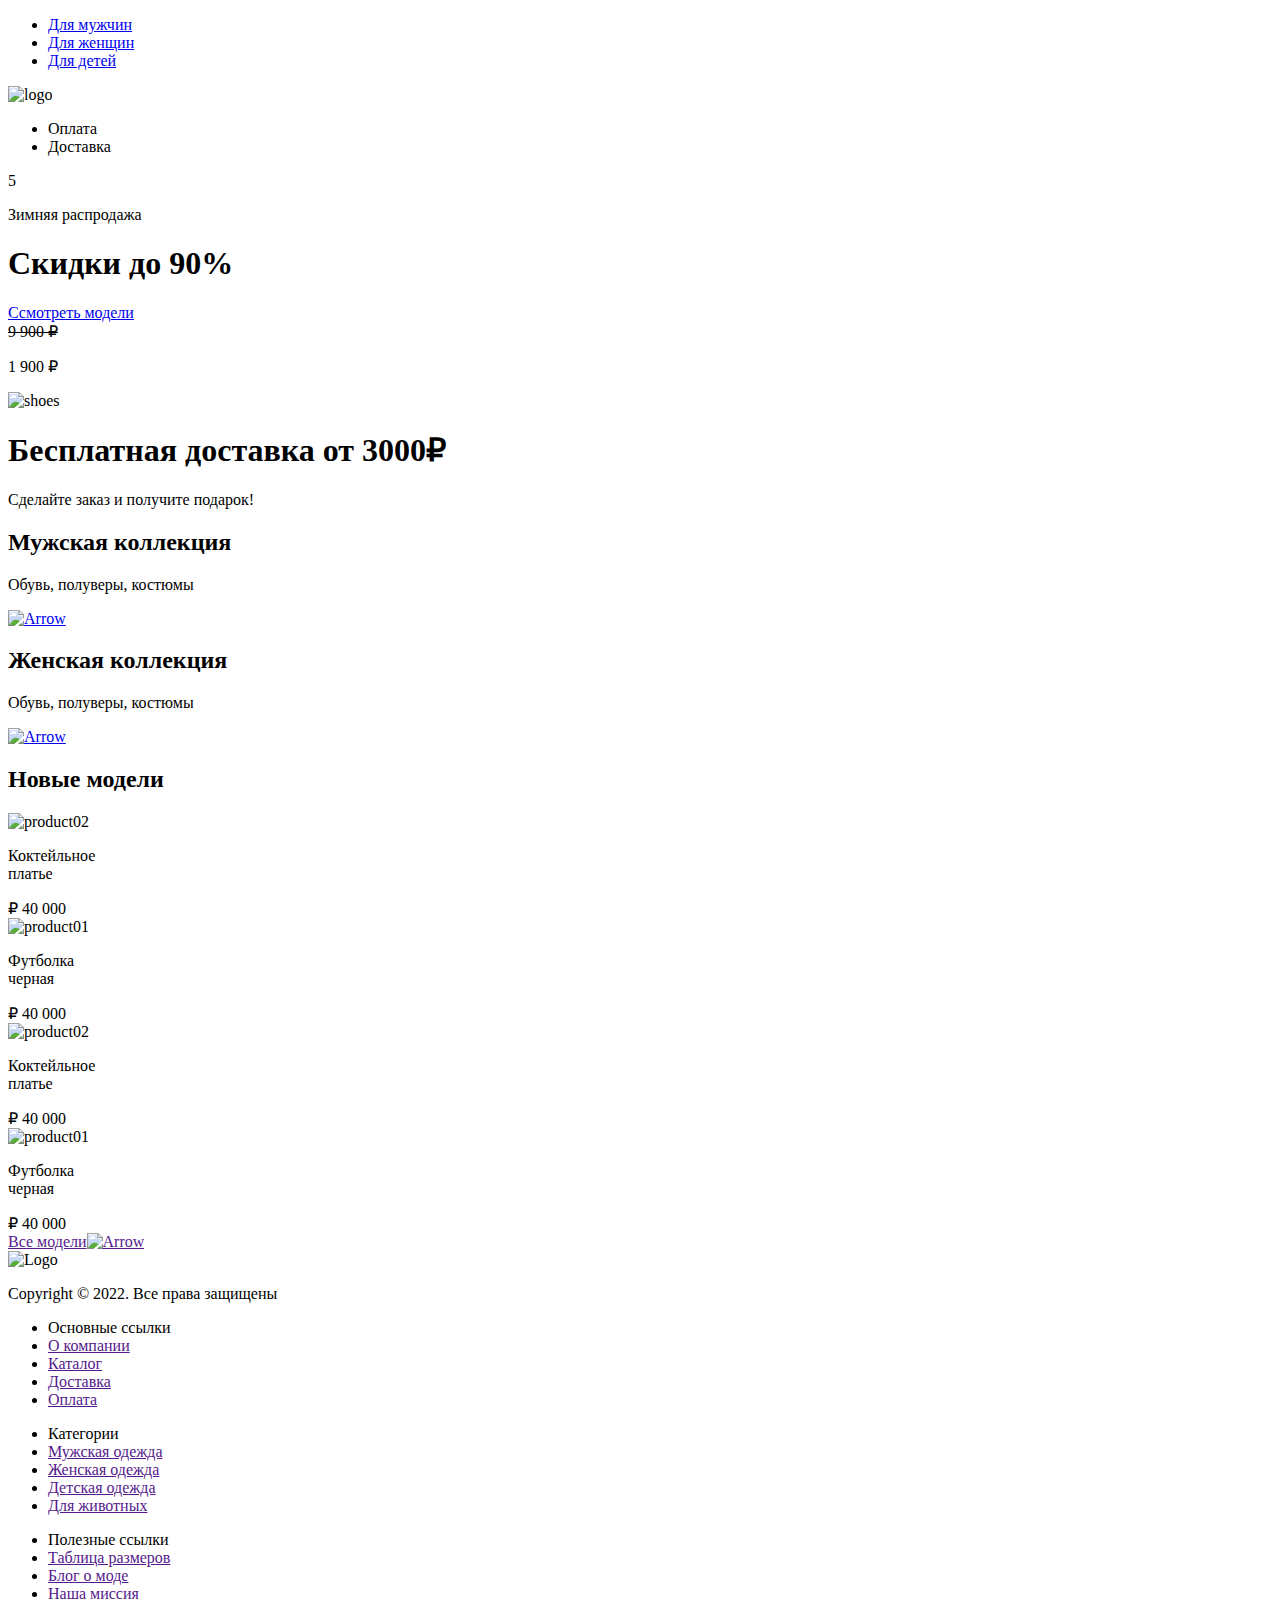
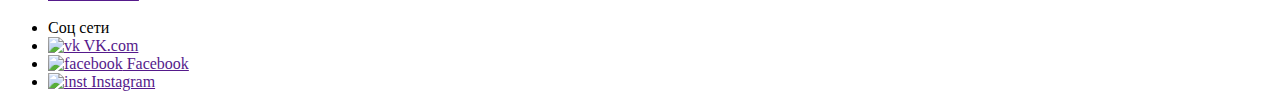
==== index.html @ 17adf533 "Add files via upload" ====
<!DOCTYPE html>
<html lang="en">
<head>
	<meta charset="UTF-8">
	<meta http-equiv="X-UA-Compatible" content="IE=edge">
	<meta name="viewport" content="width=device-width, initial-scale=1">
	<title>Loop</title>	
	<link rel="stylesheet" href="https://cdnjs.cloudflare.com/ajax/libs/normalize/8.0.1/normalize.min.css">
	<link rel="stylesheet" href="css/style.css">
	<link rel="preconnect" href="https://fonts.googleapis.com">
	<link href="https://fonts.googleapis.com/css2?family=Montserrat:wght@300;400;500;600;700&display=swap" rel="stylesheet"></head>
<body>
	<div class="page-light">
		<div class="wrapper">
			<header class="header">
				<nav>
					<ul class="nav">
						<li class="nav-item"><a class="nav-link" href="#">Для мужчин</a></li>
						<li class="nav-item"><a class="nav-link" href="#">Для женщин</a></li>
						<li class="nav-item"><a class="nav-link" href="#">Для детей</a></li>
					</ul>
				</nav>

				<img src="img/logo.svg" alt="logo">

				<nav>
						<ul class="nav">
						<li class="nav-item">Оплата</li>
						<li class="nav-item">Доставка</li>
					</ul>
					
				</nav>
				<div class="cart">
					<span class="cart-count">5</span>
				</div>
			</header>
		</div>
	</div>

	<div class="page page-light">
		<div class="wrapper">		
			<div class="main">
				<div class="main-item sale">
					<p class="sale-description">Зимняя распродажа</p>
					<h1 class="sale-title">Скидки до 90%</h1>
					<a class="btn" href="#">Ссмотреть модели</a>
				</div>
				<div class="main-item box">
					<div class="box-price">
						<strike class="box-price-old">9 900 ₽</strike>
						<p class="box-price-new">1 900 ₽</p>
					</div>
					<img class="box-image" src="/img/shoes.png" alt="shoes">
				</div>
			</div>
		</div>
	</div>
	<div class="page page-dark notice">
		<div class="wrapper">
			<h1 class="notice-title"><span>Бесплатная доставка</span> от 3000₽</h1>
			<p class="notice-description">Сделайте заказ и получите подарок!</p>
		</div>
	</div>
	<div class="page-light">
		<div class="wrapper">
			<div class="collecton">
				<div class="collecton-item collecton-man">
					<h2 class="collecton-title"><span>Мужская</span> коллекция</h2>
					<p class="collecton-description">Обувь, полуверы, костюмы</p>
					<a class="btn btn-xs" href="#"><img src="/img/Arrow.svg" alt="Arrow"></a>
				</div>
				<div class="collecton-item collecton-women">
					<h2 class="collecton-title"><span>Женская</span> коллекция</h2>
					<p class="collecton-description">Обувь, полуверы, костюмы</p>
					<a class="btn btn-xs" href="#"><img src="/img/Arrow.svg" alt="Arrow"></a>
				</div>
			</div>
		</div>
	</div>
	<div class="page">
		<div class="wrapper">
			<h2 class="title-h2">Новые модели</h2>
			<div class="product">
				<div class="product-item">
					<img src="/img/product02.png" alt="product02">
					<p class="product-title">Коктейльное<br>
						платье</p>
						<div class="product-price">₽ 40 000</div>
				</div>
					<div class="product-item">
					<img src="/img/product01.png" alt="product01">
					<p class="product-title">Футболка<br> черная</p>
					<div class="product-price">₽ 40 000</div>
				</div>
				<div class="product-item">
					<img src="/img/product02.png" alt="product02">
					<p class="product-title">Коктейльное<br>
						платье</p>
					<div class="product-price">₽ 40 000</div>
				</div>
				<div class="product-item">
					<img src="/img/product01.png" alt="product01">
					<p class="product-title">Футболка<br> черная</p>
					<div class="product-price">₽ 40 000</div>
				</div>
			</div>
			<a class="btn btn-center" href=""><span>Все модели</span><img src="/img/Arrow.svg" alt="Arrow"></a>
		</div>		
	</div>
	<div class="page-dark">
		<div class="wrapper">
			<footer class="footer">
				<div class="footer-logo">
					<img src="/img/logo-footer.png" alt="Logo">
					<p class="footer-copyright">Copyright © 2022. Все права защищены</p>
				</div>
				<div class="footer-nav">
					<ul class="footer-list">
						<li class="footer-list-item footer-list-title">Основные ссылки</li>					
						<li class="footer-list-item"><a class="footer-list-link" href="">О компании</a></li>
						<li class="footer-list-item"><a class="footer-list-link" href="">Каталог</a></li>
						<li class="footer-list-item"><a class="footer-list-link" href="">Доставка</a></li>
						<li class="footer-list-item"><a class="footer-list-link" href="">Оплата</a></li>
					</ul>
					<ul class="footer-list">
						<li class="footer-list-item footer-list-title">Категории</li>					
						<li class="footer-list-item"><a class="footer-list-link" href="">Мужская одежда</a></li>
						<li class="footer-list-item"><a class="footer-list-link" href="">Женская одежда</a></li>
						<li class="footer-list-item"><a class="footer-list-link" href="">Детская одежда</a></li>
						<li class="footer-list-item"><a class="footer-list-link" href="">Для животных</a></li>
					</ul>
					<ul class="footer-list">
						<li class="footer-list-item footer-list-title">Полезные ссылки</li>					
						<li class="footer-list-item"><a class="footer-list-link" href="">Таблица размеров</a></li>
						<li class="footer-list-item"><a class="footer-list-link" href="">Блог о моде</a></li>
						<li class="footer-list-item"><a class="footer-list-link" href="">Наша миссия</a></li>
					</ul>
					<ul class="footer-list">
						<li class="footer-list-item footer-list-title">Соц сети</li>					
						<li class="footer-list-item"><a class="footer-list-link" href="">
							<img src="/img/vk.png" alt="vk">
							VK.com</a></li>
						<li class="footer-list-item"><a class="footer-list-link" href="">
							<img src="/img/facebook.png" alt="facebook">
							Facebook</a></li>
						<li class="footer-list-item"><a class="footer-list-link" href="">
							<img src="/img/inst.png" alt="inst">
							Instagram</a></li>
					</ul>

				</div>

			</footer>
		</div>
	</div>
</body>
</html>
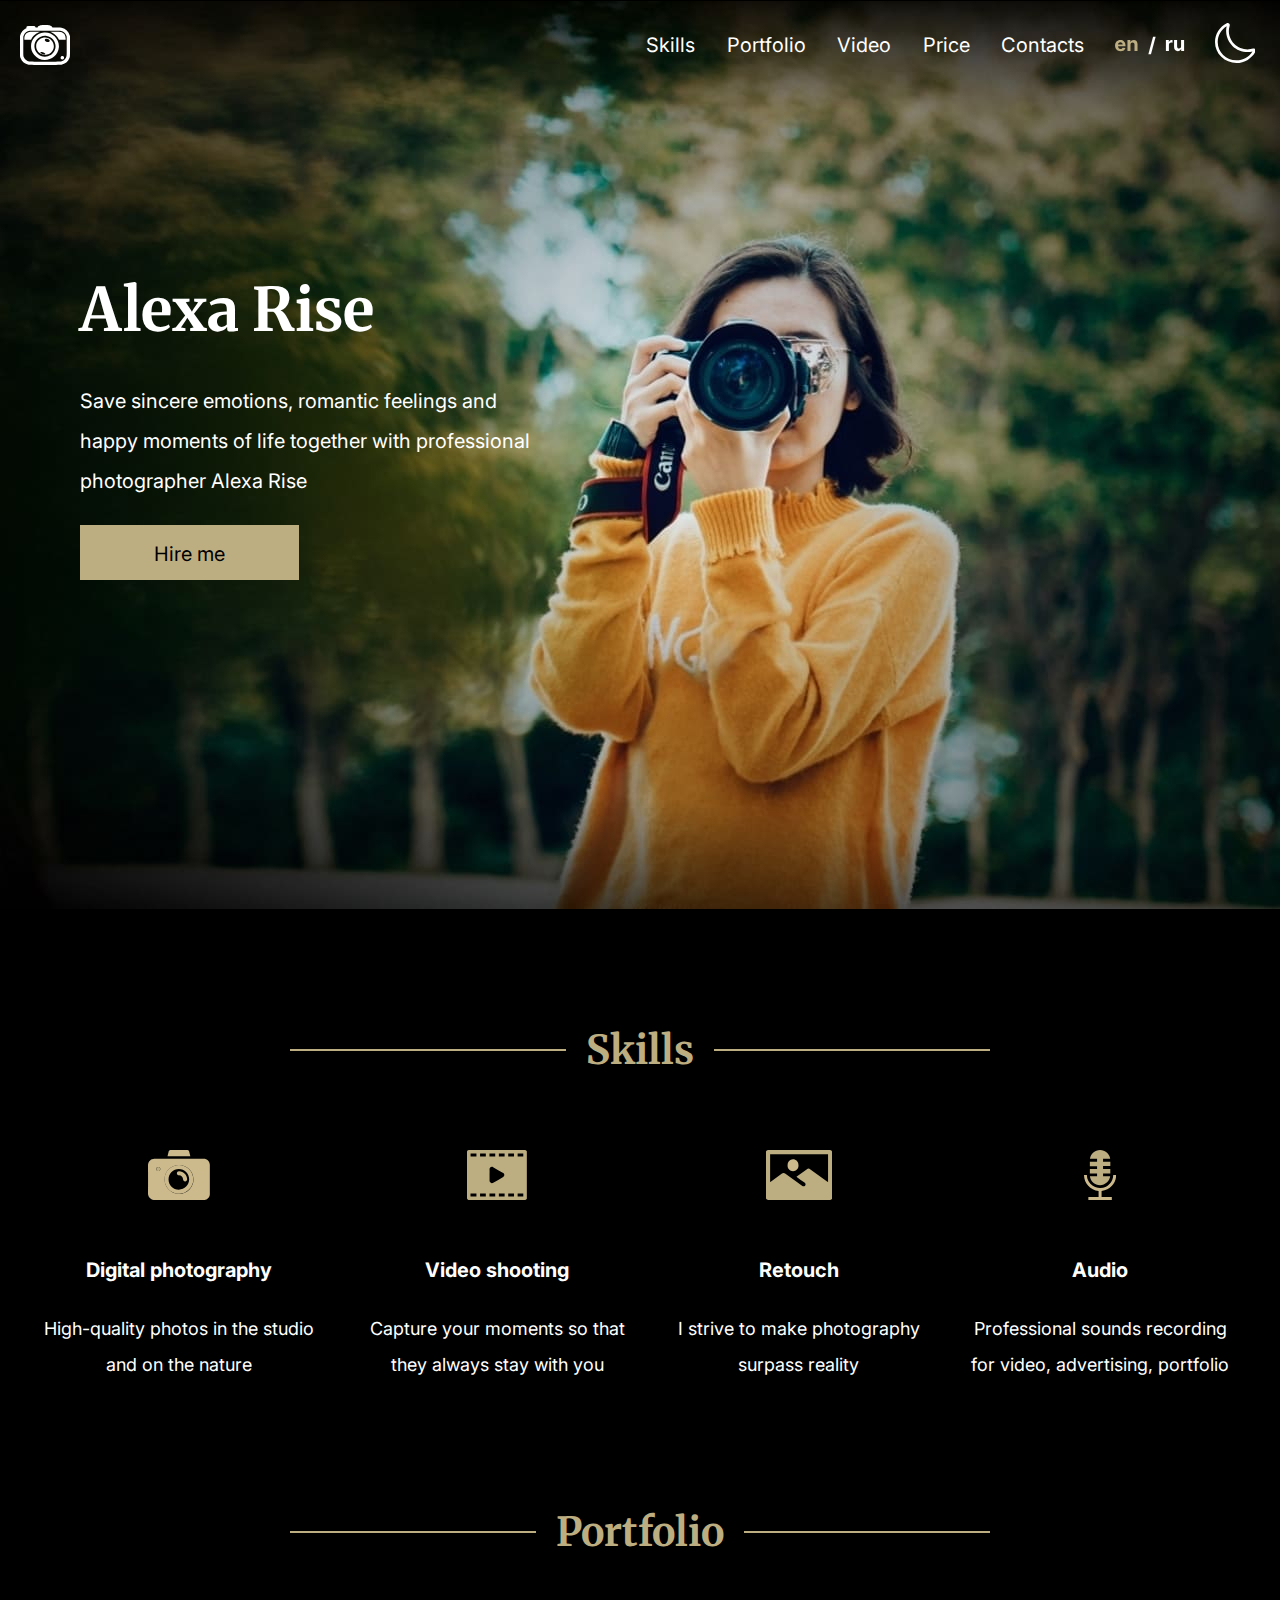
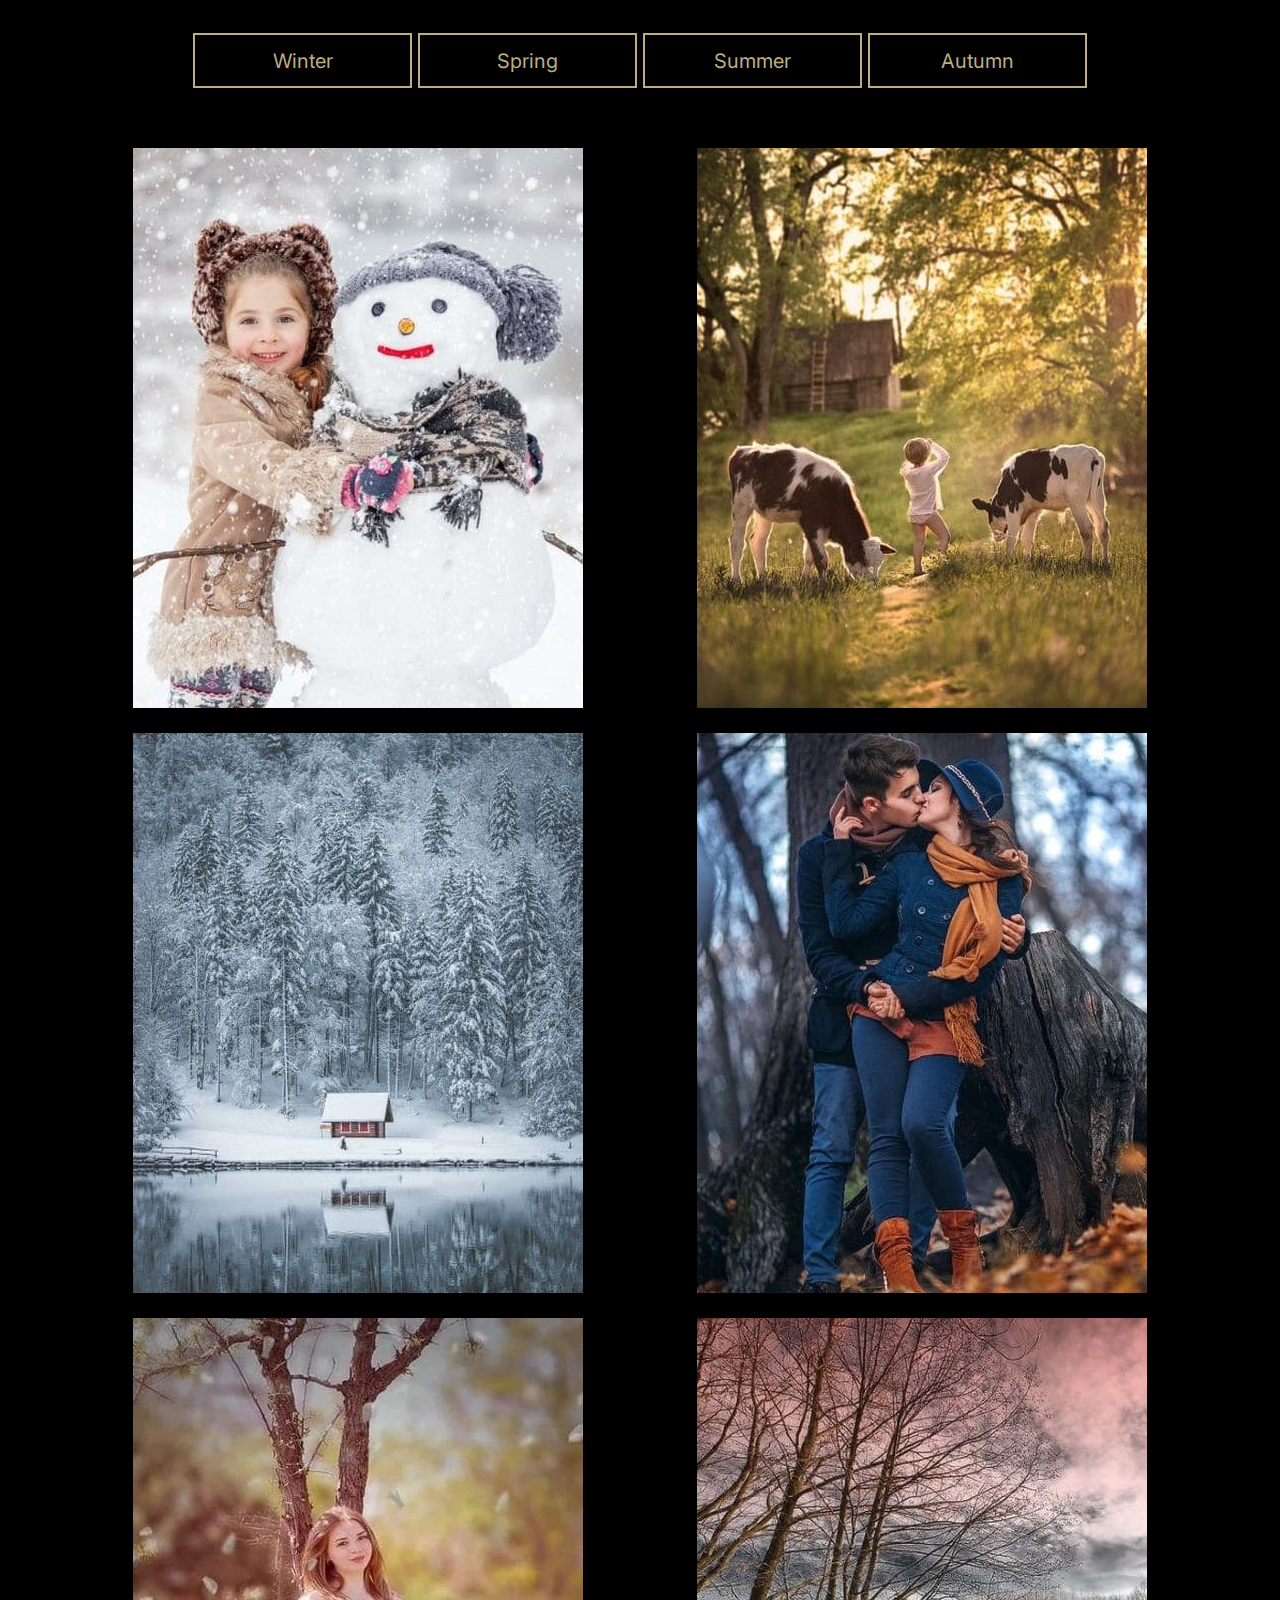
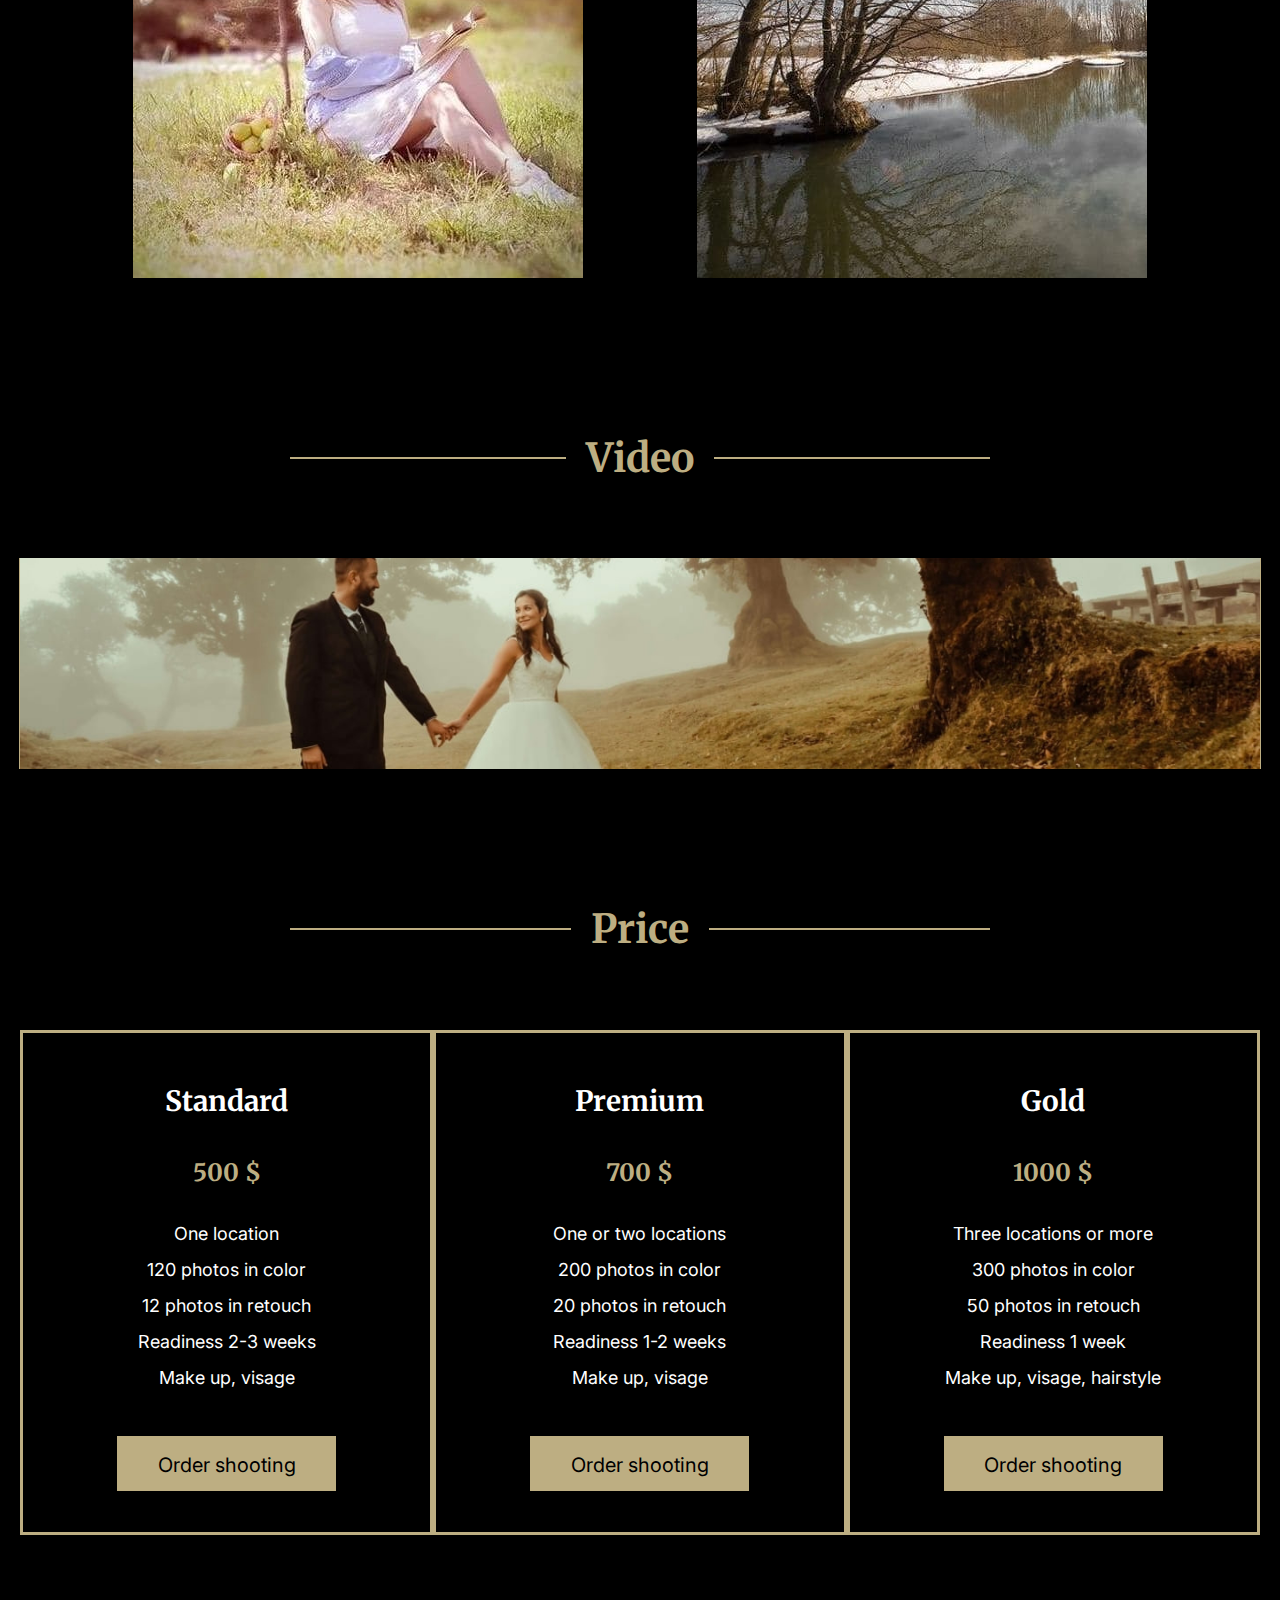
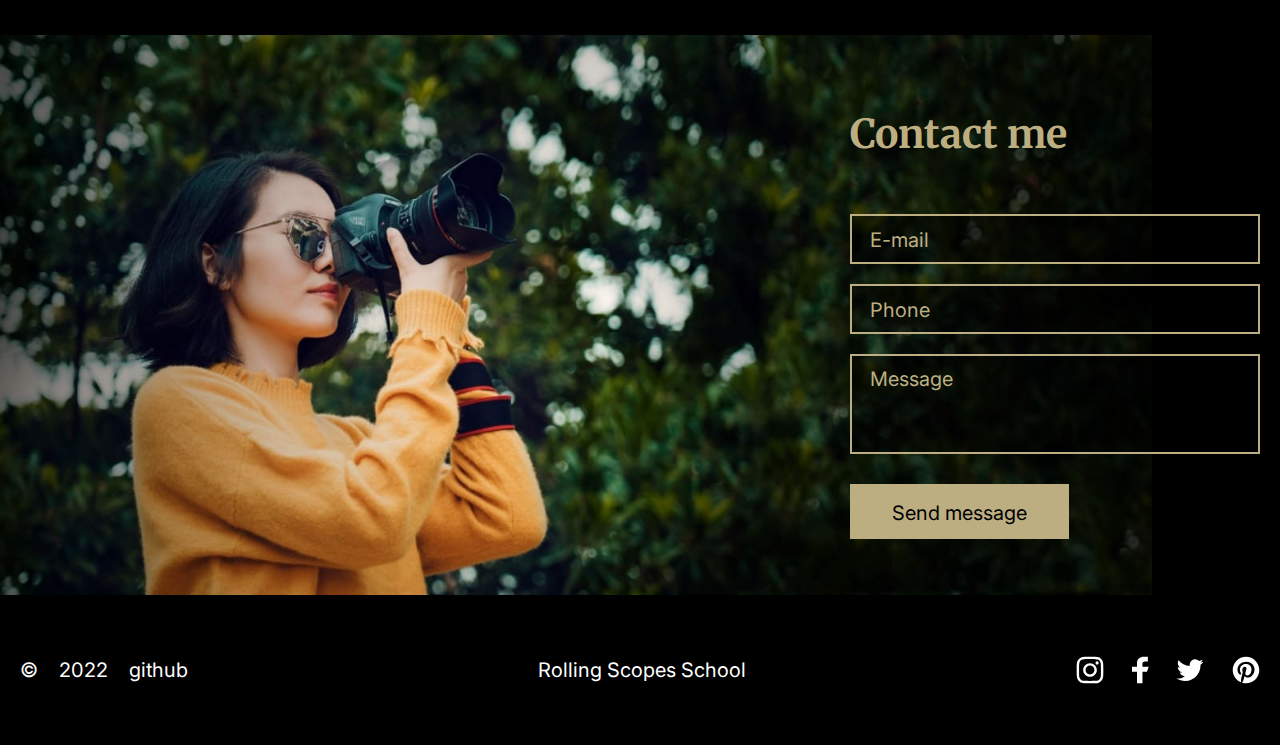
==== commit f98d47d3: "Merge pull request #1 from Nick-2805/new-branch" ====
--- a/index.html
+++ b/index.html
@@ -1,157 +1,294 @@
 <!DOCTYPE html>
 <html lang="en">
-<head>
-	<meta charset="UTF-8">
-	<meta http-equiv="X-UA-Compatible" content="IE=edge">
-	<meta name="viewport" content="width=device-width, initial-scale=1">
-	<title>Loop</title>	
-	<link rel="stylesheet" href="https://cdnjs.cloudflare.com/ajax/libs/normalize/8.0.1/normalize.min.css">
-	<link rel="stylesheet" href="css/style.css">
-	<link rel="preconnect" href="https://fonts.googleapis.com">
-	<link href="https://fonts.googleapis.com/css2?family=Montserrat:wght@300;400;500;600;700&display=swap" rel="stylesheet"></head>
-<body>
-	<div class="page-light">
-		<div class="wrapper">
-			<header class="header">
-				<nav>
-					<ul class="nav">
-						<li class="nav-item"><a class="nav-link" href="#">Для мужчин</a></li>
-						<li class="nav-item"><a class="nav-link" href="#">Для женщин</a></li>
-						<li class="nav-item"><a class="nav-link" href="#">Для детей</a></li>
-					</ul>
-				</nav>
-
-				<img src="img/logo.svg" alt="logo">
-
-				<nav>
-						<ul class="nav">
-						<li class="nav-item">Оплата</li>
-						<li class="nav-item">Доставка</li>
-					</ul>
-					
-				</nav>
-				<div class="cart">
-					<span class="cart-count">5</span>
-				</div>
-			</header>
-		</div>
-	</div>
-
-	<div class="page page-light">
-		<div class="wrapper">		
-			<div class="main">
-				<div class="main-item sale">
-					<p class="sale-description">Зимняя распродажа</p>
-					<h1 class="sale-title">Скидки до 90%</h1>
-					<a class="btn" href="#">Ссмотреть модели</a>
-				</div>
-				<div class="main-item box">
-					<div class="box-price">
-						<strike class="box-price-old">9 900 ₽</strike>
-						<p class="box-price-new">1 900 ₽</p>
-					</div>
-					<img class="box-image" src="/img/shoes.png" alt="shoes">
-				</div>
-			</div>
-		</div>
-	</div>
-	<div class="page page-dark notice">
-		<div class="wrapper">
-			<h1 class="notice-title"><span>Бесплатная доставка</span> от 3000₽</h1>
-			<p class="notice-description">Сделайте заказ и получите подарок!</p>
-		</div>
-	</div>
-	<div class="page-light">
-		<div class="wrapper">
-			<div class="collecton">
-				<div class="collecton-item collecton-man">
-					<h2 class="collecton-title"><span>Мужская</span> коллекция</h2>
-					<p class="collecton-description">Обувь, полуверы, костюмы</p>
-					<a class="btn btn-xs" href="#"><img src="/img/Arrow.svg" alt="Arrow"></a>
-				</div>
-				<div class="collecton-item collecton-women">
-					<h2 class="collecton-title"><span>Женская</span> коллекция</h2>
-					<p class="collecton-description">Обувь, полуверы, костюмы</p>
-					<a class="btn btn-xs" href="#"><img src="/img/Arrow.svg" alt="Arrow"></a>
-				</div>
-			</div>
-		</div>
-	</div>
-	<div class="page">
-		<div class="wrapper">
-			<h2 class="title-h2">Новые модели</h2>
-			<div class="product">
-				<div class="product-item">
-					<img src="/img/product02.png" alt="product02">
-					<p class="product-title">Коктейльное<br>
-						платье</p>
-						<div class="product-price">₽ 40 000</div>
-				</div>
-					<div class="product-item">
-					<img src="/img/product01.png" alt="product01">
-					<p class="product-title">Футболка<br> черная</p>
-					<div class="product-price">₽ 40 000</div>
-				</div>
-				<div class="product-item">
-					<img src="/img/product02.png" alt="product02">
-					<p class="product-title">Коктейльное<br>
-						платье</p>
-					<div class="product-price">₽ 40 000</div>
-				</div>
-				<div class="product-item">
-					<img src="/img/product01.png" alt="product01">
-					<p class="product-title">Футболка<br> черная</p>
-					<div class="product-price">₽ 40 000</div>
-				</div>
-			</div>
-			<a class="btn btn-center" href=""><span>Все модели</span><img src="/img/Arrow.svg" alt="Arrow"></a>
-		</div>		
-	</div>
-	<div class="page-dark">
-		<div class="wrapper">
-			<footer class="footer">
-				<div class="footer-logo">
-					<img src="/img/logo-footer.png" alt="Logo">
-					<p class="footer-copyright">Copyright © 2022. Все права защищены</p>
-				</div>
-				<div class="footer-nav">
-					<ul class="footer-list">
-						<li class="footer-list-item footer-list-title">Основные ссылки</li>					
-						<li class="footer-list-item"><a class="footer-list-link" href="">О компании</a></li>
-						<li class="footer-list-item"><a class="footer-list-link" href="">Каталог</a></li>
-						<li class="footer-list-item"><a class="footer-list-link" href="">Доставка</a></li>
-						<li class="footer-list-item"><a class="footer-list-link" href="">Оплата</a></li>
-					</ul>
-					<ul class="footer-list">
-						<li class="footer-list-item footer-list-title">Категории</li>					
-						<li class="footer-list-item"><a class="footer-list-link" href="">Мужская одежда</a></li>
-						<li class="footer-list-item"><a class="footer-list-link" href="">Женская одежда</a></li>
-						<li class="footer-list-item"><a class="footer-list-link" href="">Детская одежда</a></li>
-						<li class="footer-list-item"><a class="footer-list-link" href="">Для животных</a></li>
-					</ul>
-					<ul class="footer-list">
-						<li class="footer-list-item footer-list-title">Полезные ссылки</li>					
-						<li class="footer-list-item"><a class="footer-list-link" href="">Таблица размеров</a></li>
-						<li class="footer-list-item"><a class="footer-list-link" href="">Блог о моде</a></li>
-						<li class="footer-list-item"><a class="footer-list-link" href="">Наша миссия</a></li>
-					</ul>
-					<ul class="footer-list">
-						<li class="footer-list-item footer-list-title">Соц сети</li>					
-						<li class="footer-list-item"><a class="footer-list-link" href="">
-							<img src="/img/vk.png" alt="vk">
-							VK.com</a></li>
-						<li class="footer-list-item"><a class="footer-list-link" href="">
-							<img src="/img/facebook.png" alt="facebook">
-							Facebook</a></li>
-						<li class="footer-list-item"><a class="footer-list-link" href="">
-							<img src="/img/inst.png" alt="inst">
-							Instagram</a></li>
-					</ul>
-
-				</div>
-
-			</footer>
-		</div>
-	</div>
-</body>
-</html>+  <head>
+    <meta charset="UTF-8" />
+    <meta http-equiv="X-UA-Compatible" content="IE=edge" />
+    <meta name="viewport" content="width=device-width, initial-scale=1.0" />
+    <link rel="stylesheet" href="style.css" />
+    <link rel="icon" href="assets/img/favicon-1.png" type="image/x-icon" />
+    <link
+      href="https://fonts.googleapis.com/css2?family=Inter:wght@400;700&family=Merriweather:wght@700&family=Montserrat:ital,wght@0,300;0,400;0,600;0,700;1,200;1,300;1,400;1,600;1,700&family=Viaoda+Libre&display=swap"
+      rel="stylesheet"
+    />
+    <title>Portfolio</title>
+    <!--добавьте фавикон - любое изображение, конвертированное в формат .ico, подключите стили. -->
+  </head>
+  <body>
+    <header class="header">
+      <div class="container">
+        <div class="logo"></div>
+
+        <nav class="nav-wrap">
+          <ul class="nav-list">
+            <li class="nav-item"><a href="#skills" class="link" data-i18="skills">Skills</a></li>
+            <li class="nav-item">
+              <a href="#portfolio" class="link" data-i18="portfolio">Portfolio</a>
+            </li>
+            <li class="nav-item"><a href="#video" class="link" data-i18="video">Video</a></li>
+            <li class="nav-item"><a href="#price" class="link" data-i18="price">Price</a></li>
+            <li class="nav-item">
+              <a href="#contacts" class="link" data-i18="contacts">Contacts</a>
+            </li>
+          </ul>
+
+          <div class="switch-lng">
+            <img class="cursor lang en" src="./assets/svg/en.svg" alt="en" data-lang="en" />
+            <img class="center" src="./assets/svg/Untitled.svg" alt="untitled" />
+            <img
+              class="cursor lang ru cursor-right"
+              src="./assets/svg/ru.svg"
+              alt="ru"
+              data-lang="ru"
+            />
+          </div>
+          <div class="block-theme">
+            <!-- <img class="theme-icon" src="./assets/svg/black-theme.svg" alt="theme"> -->
+          </div>
+
+          <div class="burger">
+            <span></span>
+          </div>
+          <div class="menu">
+            <ul class="menu-list">
+              <li><a class="menu-list-link" href="#skills" data-i18="skills">Skills</a></li>
+              <li>
+                <a class="menu-list-link" href="#portfolio" data-i18="portfolio">Portfolio</a>
+              </li>
+              <li><a class="menu-list-link" href="#video" data-i18="video">Video</a></li>
+              <li><a class="menu-list-link" href="#price" data-i18="price">Price</a></li>
+              <li><a class="menu-list-link" href="#contacts" data-i18="contacts">Contacts</a></li>
+            </ul>
+          </div>
+        </nav>
+        <!-- ./nav-wrap -->
+      </div>
+      <!-- ./container -->
+    </header>
+    <!-- ./header -->
+
+    <main class="main">
+      <div class="container">
+        <section class="hero" id="hero">
+          <div class="hero__block">
+            <h1 class="hero-title" data-i18="hero-title">Alexa Rise</h1>
+            <p data-i18="hero-text">
+              Save sincere emotions, romantic feelings and happy moments of life together with
+              professional photographer Alexa Rise
+            </p>
+            <button class="btn gold" data-i18="hire">Hire me</button>
+          </div>
+        </section>
+        <!-- ./hero -->
+
+        <section class="skills black-theme" id="skills">
+          <h2 class="section-title" data-i18="skills">Skills</h2>
+
+          <div class="skills-items">
+            <div class="skills-item">
+              <div class="skills__icon">
+                <img src="assets/svg/camera.svg" alt="camera" />
+              </div>
+              <h3 class="skills__title" data-i18="skill-title-1">Digital photography</h3>
+              <div class="skills__text">
+                <p data-i18="skill-text-1" data-i18="skill-text-1">
+                  High-quality photos in the studio and on the nature
+                </p>
+              </div>
+            </div>
+
+            <div class="skills-item">
+              <div class="skills__icon">
+                <img src="assets/svg/video.svg" alt="video" />
+              </div>
+              <h3 class="skills__title" data-i18="skill-title-2">Video shooting</h3>
+              <div class="skills__text">
+                <p data-i18="skill-text-2">
+                  Capture your moments so that they always stay with you
+                </p>
+              </div>
+            </div>
+
+            <div class="skills-item">
+              <div class="skills__icon">
+                <img src="assets/svg/image.svg" alt="image" />
+              </div>
+              <h3 class="skills__title" data-i18="skill-title-3">Retouch</h3>
+              <div class="skills__text">
+                <p data-i18="skill-text-3">I strive to make photography surpass reality</p>
+              </div>
+            </div>
+
+            <div class="skills-item">
+              <div class="skills__icon">
+                <img src="assets/svg/mic.svg" alt="mic" />
+              </div>
+              <h3 class="skills__title" data-i18="skill-title-4">Audio</h3>
+              <div class="skills__text">
+                <p data-i18="skill-text-4">
+                  Professional sounds recording for video, advertising, portfolio
+                </p>
+              </div>
+            </div>
+          </div>
+        </section>
+        <!-- ./skills -->
+
+        <section class="portfolio black-theme" id="portfolio">
+          <h2 class="section-title" data-i18="portfolio">Portfolio</h2>
+          <div class="portfolio-btns">
+            <!-- <button class="portfolio-btn btn" data-season="all">All</button> -->
+            <button class="portfolio-btn btn winter-btn" data-season="winter" data-i18="winter">
+              Winter
+            </button>
+            <button class="portfolio-btn btn spring-btn" data-season="spring" data-i18="spring">
+              Spring
+            </button>
+            <button class="portfolio-btn btn summer-btn" data-season="summer" data-i18="summer">
+              Summer
+            </button>
+            <button class="portfolio-btn btn autumn-btn" data-season="autumn" data-i18="autumn">
+              Autumn
+            </button>
+          </div>
+          <div class="portfolio-items">
+            <img class="portfolio-image" src="./assets/img/winter/2.jpg" alt="w2" />
+            <img class="portfolio-image" src="./assets/img/summer/2.jpg" alt="sm2" />
+            <img class="portfolio-image" src="./assets/img/winter/1.jpg" alt="w1" />
+            <img class="portfolio-image" src="./assets/img/autumn/1.jpg" alt="au1" />
+            <img class="portfolio-image" src="./assets/img/summer/1.jpg" alt="sm1" />
+            <img class="portfolio-image" src="./assets/img/spring/1.jpg" alt="sp1" />
+          </div>
+        </section>
+        <!-- ./portfolio -->
+//*******************************************************************//
+        <section class="video black-theme" id="video">
+          <h2 class="section-title" data-i18="video">Video</h2>
+          <div class="wrapper__video">
+            <div class="player">
+              <div class="poster"></div>
+              <video class="viewer" src="./assets/video/video.mp4"></video>
+              <div class="play-btn"></div>                    
+              <div class="wrapper-controls">
+                <div class="play-icon play"></div>
+                <div class="play-icon stop" style="width:60px;height: 40px;"></div>
+                <div class="speed-block">
+                  <div class="speed-up">Fast</div>
+                  <div class="speed-normal">Normal</div>
+                  <div class="speed-down">Slow</div>
+                </div>
+                <!-- <div class='progress'></div> -->
+                <!-- <progress class='progress' max="100" value="0"></progress> -->
+                <input type="range" value="0" min="0" max="100" step="1" class="progress">               
+                <div class="counter-block">
+                  <p class='counter'>0:00</p>
+                </div>
+                <div class="play-icon volume-icon"></div>
+                <input type="range" class="volume"  value="35" min=0 max=100 step="1">
+              </div>
+              </div>
+            </div>  
+          </div>     
+        </section>
+        <!-- ./video -->
+//********************************************************************//
+        <section class="price black-theme" id="price">
+          <h2 class="section-title" data-i18="price">Price</h2>
+          <div class="price-items">
+            <div class="price-item">
+              <h3>Standard</h3>
+              <div class="price-block">500 $</div>
+              <div class="price-text">
+                <span data-i18="price-description-1-span-1">One location</span><br />
+                <span data-i18="price-description-1-span-2">120 photos in color</span><br />
+                <span data-i18="price-description-1-span-3">12 photos in retouch</span><br />
+                <span data-i18="price-description-1-span-4">Readiness 2-3 weeks</span><br />
+                <span data-i18="price-description-1-span-5">Make up, visage</span><br />
+              </div>
+              <button class="btn gold" data-i18="order">Order shooting</button>
+            </div>
+            <div class="price-item">
+              <h3>Premium</h3>
+              <div class="price-block">700 $</div>
+              <div class="price-text">
+                <span data-i18="price-description-2-span-1">One or two locations</span><br />
+                <span data-i18="price-description-2-span-2">200 photos in color</span><br />
+                <span data-i18="price-description-2-span-3">20 photos in retouch</span><br />
+                <span data-i18="price-description-2-span-4">Readiness 1-2 weeks</span><br />
+                <span data-i18="price-description-2-span-5">Make up, visage</span><br />
+              </div>
+              <button class="btn gold" data-i18="order">Order shooting</button>
+            </div>
+            <div class="price-item">
+              <h3>Gold</h3>
+              <div class="price-block">1000 $</div>
+              <div class="price-text">
+                <span data-i18="price-description-3-span-1">Three locations or more</span><br />
+                <span data-i18="price-description-3-span-2">300 photos in color</span><br />
+                <span data-i18="price-description-3-span-3">50 photos in retouch</span><br />
+                <span data-i18="priprice-description-3-span-4">Readiness 1 week</span><br />
+                <span data-i18="price-description-3-span-5">Make up, visage, hairstyle</span><br />
+              </div>
+              <button class="btn gold" data-i18="order">Order shooting</button>
+            </div>
+          </div>
+        </section>
+        <!-- ./price -->
+
+        <section class="contacts" id="contacts">
+          <form class="contacts-container" action="#">
+            <h2 data-i18="contact-me">Contact me</h2>
+            <input type="email" name="email" placeholder="E-mail" />
+            <input type="tel" name="tel" placeholder="Phone" />
+            <textarea rows="3" placeholder="Message"></textarea>
+            <button class="btn gold" data-i18="send-message">Send message</button>
+          </form>
+        </section>
+        <!-- ./contacts -->
+      </div>
+      <!-- ./container -->
+    </main>
+    <!-- ./main -->
+
+    <footer>
+      <div class="container">
+        <div class="footer-data">
+          <span>©</span>
+          <span>2022</span>
+          <a href="https://github.com/Nick-2805/rsschool-cv.git" class="link" target="_blank"
+            >github</a
+          >
+        </div>
+        <!-- ./footer-data -->
+
+        <a href="https://rs.school/js/" class="ft link" target="_blank">Rolling Scopes School</a>
+
+        <ul class="social-list">
+          <li>
+            <a href="#" class="social-icon" target="_blank">
+              <img src="assets/svg/footer-inst.svg" alt="inst" />
+            </a>
+          </li>
+          <li>
+            <a href="#" class="social-icon" target="_blank">
+              <img src="assets/svg/footer-fb.svg" alt="fb" />
+            </a>
+          </li>
+          <li>
+            <a href="#" class="social-icon" target="_blank">
+              <img src="assets/svg/footer-tw.svg" alt="tw" />
+            </a>
+          </li>
+          <li>
+            <a href="#" class="social-icon" target="_blank">
+              <img src="assets/svg/footer-pinterest.svg" alt="pinterest" />
+            </a>
+          </li>
+        </ul>
+      </div>
+      <!-- ./container -->
+    </footer>
+    <!-- ./footer -->
+
+    <script type="module" src="index.js"></script>
+  </body>
+</html>
--- a/style.css
+++ b/style.css
@@ -0,0 +1,1048 @@
+html {
+  scroll-behavior: smooth;
+}
+:root {
+  /* --Bg-dark: #000000; */
+  --Gold: #bdae82;
+  --White: #ffffff;
+  --hover: invert(26%) sepia(15%) saturate(638%) hue-rotate(7deg) brightness(92%) contrast(87%);
+
+  --brg-color: #fff;
+  --body-color: #000;
+  --text-color: #fff;
+  --hover-color: #fff;
+  --gold-text: #bdae82;
+}
+body {
+  background-color: #000000;
+
+  font-family: 'Inter', sans-serif;
+}
+
+.block-theme {
+  /* margin-left: 29px; */
+  margin-bottom: 5px;
+  cursor: pointer;
+  width: 40px;
+  height: 40px;
+  background-image: url('./assets/svg/black-theme.svg');
+}
+.black-theme {
+  background-color: var(--body-color);
+  color: var(--text-color);
+}
+.light {
+  background-image: url('./assets/svg/light-theme.svg');
+}
+.light-theme {
+  background-color: var(--body-color) !important;
+  /* color: var(--body-color) !important; */
+}
+.light-brg-icon {
+}
+
+.light-theme:hover {
+  color: #000;
+}
+
+* {
+  margin: 0;
+  padding: 0;
+  box-sizing: border-box;
+}
+.container {
+  max-width: 1440px;
+  width: 100%;
+  margin: 0 auto;
+  /* padding: 0 20px; */
+}
+@media (max-width: 769px) {
+  .block-theme {
+    margin-right: 28px;
+  }
+}
+
+/* Btns */
+
+.btn {
+  width: 219px;
+  height: 55px;
+  font-family: Inter;
+  font-size: 20px;
+  line-height: 40px;
+  border: 2px solid var(--Gold);
+  background-color: inherit;
+  color: var(--gold-text);
+  cursor: pointer;
+  transition: 0.5s;
+}
+.btn:hover {
+  color: var(--hover-color);
+  background-color: var(--Bg-dark);
+}
+.gold {
+  padding-top: 2px;
+  color: #000000;
+  border: 0;
+  background-color: var(--Gold);
+  transition: 0.5s;
+}
+.gold:hover {
+  border: 2px solid var(--Gold);
+  background-color: var(--Gold);
+  color: var(--White);
+}
+@media (max-width: 321px) {
+  .btn {
+    width: 125px;
+    height: 40px;
+    font-size: 16px;
+    line-height: 32px;
+  }
+}
+
+/* Section */
+
+section {
+  padding-top: 100px;
+  height: auto;
+}
+.section-title {
+  margin: 0 auto 60px;
+  width: 700px;
+  height: 80px;
+  overflow: hidden;
+  font-family: Merriweather;
+  font-weight: bold;
+  font-size: 40px;
+  line-height: 80px;
+  text-align: center;
+  color: var(--gold-text);
+}
+.section-title:before,
+.section-title:after {
+  margin: 0px 20px 6px 20px;
+  content: '';
+  display: inline-block;
+  height: 2px;
+  vertical-align: middle;
+  box-sizing: border-box;
+  width: 100%;
+  background-color: var(--gold-text);
+}
+.section-title:before {
+  margin-left: -100%;
+}
+.section-title:after {
+  margin-right: -100%;
+}
+
+@media (max-width: 769px) {
+  section {
+    /* padding: 0; */
+    padding-top: 78px;
+  }
+  .section-title {
+    width: 364px;
+    margin-top: 23px;
+    margin-bottom: 25px;
+    padding: 0;
+    font-size: 32px;
+    line-height: 40px;
+  }
+}
+@media (max-width: 376px) {
+  .section-title {
+    width: 255px;
+    margin-bottom: 15px;
+    font-size: 32px;
+    line-height: 36px;
+  }
+}
+/* Header */
+
+.header .container {
+  padding: 0 20px;
+  height: 90px;
+  display: flex;
+  justify-content: space-between;
+  align-items: center;
+  background: url('./assets/img/header-bg.jpg');
+  background-repeat: no-repeat;
+  background-position: center 0;
+}
+.logo {
+  width: 50px;
+  height: 50px;
+  background-image: url('assets/svg/logo.svg');
+  background-size: contain;
+  background-repeat: no-repeat;
+  transition: 0.5s;
+}
+
+.logo:hover {
+  filter: var(--hover);
+}
+.nav-wrap {
+  position: relative;
+  display: flex;
+  align-items: center;
+  flex-direction: row;
+  flex-wrap: nowrap;
+  align-content: center;
+  justify-content: flex-end;
+  margin-right: 5px;
+}
+
+.nav-list {
+  width: 438px;
+  /* min-width: 500px; */
+  margin-right: 31px;
+  /* padding-left: 31px; */
+  list-style: none;
+  display: flex;
+  justify-content: space-between;
+  align-items: center;
+  flex-direction: row;
+  flex-wrap: nowrap;
+  align-content: center;
+}
+.nav-list li {
+  /* display: inline-block; */
+}
+.link {
+  /* display: inline-block; */
+  font-weight: 400;
+  font-style: normal;
+  font-size: 20px;
+  line-height: 50px;
+  text-decoration: none;
+  color: var(--White);
+  transition: 0.5s;
+}
+.link:hover {
+  color: var(--Gold);
+}
+.nav-item {
+  /* margin-right: 30px; */
+}
+.switch-lng {
+  width: 70px;
+  align-items: center;
+  display: flex;
+  justify-content: space-between;
+  flex-direction: row;
+  flex-wrap: nowrap;
+  align-content: center;
+  margin-right: 30px;
+}
+.cursor {
+  cursor: pointer;
+}
+@media (max-width: 769px) {
+  .center {
+    margin-left: 10px;
+  }
+}
+
+/* BurgerMenu */
+
+.burger {
+  display: none;
+  position: absolute;
+  top: -3px;
+  right: -52px;
+  width: 50px;
+  height: 50px;
+  z-index: 2;
+  cursor: pointer;
+}
+.burger span,
+.burger span:before,
+.burger span:after {
+  width: 50px;
+  position: absolute;
+  height: 4px;
+  background: var(--White);
+  display: block;
+  transition: 0.3s;
+}
+.burger span:before {
+  content: '';
+  top: -12px;
+  transition: top 300ms 300ms, transform 300ms cubic-bezier(0.23, 1, 0.32, 1);
+}
+.burger span {
+  /* top: 20px; */
+  top: 24px;
+  right: -5px;
+}
+.burger span:after {
+  content: '';
+  bottom: -12px;
+  transition: bottom 300ms 300ms, transform 300ms cubic-bezier(0.23, 1, 0.32, 1);
+}
+.burger span.active:before {
+  background-color: var(--brg-color);
+  content: '';
+  top: 0px;
+  transform: rotate(45deg);
+  transition: top 300ms, transform 300ms 300ms cubic-bezier(0.68, -0.55, 0.265, 1.55);
+}
+.burger span.active:after {
+  background-color: var(--brg-color);
+
+  content: '';
+  bottom: 0;
+  transform: rotate(-45deg);
+  transition: bottom 300ms, transform 300ms 300ms cubic-bezier(0.68, -0.55, 0.265, 1.55);
+}
+.burger span.active {
+  background: rgba(255, 255, 255, 0);
+}
+
+.menu {
+  width: 80.7%;
+  height: 100%;
+  background: var(--body-color);
+  padding-top: 17.8%;
+  padding-left: 16.5%;
+  position: fixed;
+  right: -80.7%;
+  transition: right 500ms cubic-bezier(0.68, -0.55, 0.265, 1.55);
+}
+.menu.animate {
+  top: 0;
+  right: 0;
+}
+.animate {
+  display: block;
+}
+
+.menu-list li {
+  margin-bottom: 3%;
+  list-style: none;
+}
+.menu-list li a {
+  color: var(--text-color);
+  font-family: Inter;
+  font-size: 35px;
+  line-height: 73px;
+  text-decoration: none;
+}
+.menu-list-link {
+  display: block;
+}
+@media (max-width: 769px) {
+  .header .container {
+    background: url('./assets/img/bg-tablet.jpg');
+    background-position: center 0;
+  }
+  .logo {
+    margin-left: 40px;
+  }
+  .nav-wrap {
+    margin-right: 101px;
+    /* margin-right: 6%; */
+  }
+  .nav-list {
+    display: none;
+  }
+  .center-cursor {
+    margin: 0 10px;
+  }
+  .cursor-right {
+    margin-left: 10px;
+  }
+  .burger {
+    display: block;
+  }
+  .switch-lng {
+    /* margin-right: 88px; */
+  }
+}
+
+@media (max-width: 376px) {
+  .header .container {
+    height: 60px;
+  }
+  .logo {
+    margin: 0;
+    width: 35px;
+    height: 35px;
+  }
+  .nav-wrap {
+    margin: 0;
+  }
+  .switch-lng {
+    margin-right: 140px;
+  }
+  .menu {
+    width: 40px;
+    height: 38px;
+  }
+}
+@media (max-width: 320px) {
+  .switch-lng {
+    margin-right: 140px;
+  }
+}
+
+/* Hero */
+
+.hero {
+  /* margin: 0 -20px; */
+  height: 820px;
+  background: url('./assets/img/header-bg.jpg');
+  background-repeat: no-repeat;
+  background-position: center -90px;
+  color: var(--White);
+}
+.hero__block {
+  margin-top: 60px;
+  margin-left: 80px;
+  display: flex;
+  max-width: 500px;
+  flex-direction: row;
+  flex-wrap: wrap;
+}
+.hero-title {
+  margin-bottom: 11px;
+  font-family: Merriweather;
+  font-weight: bold;
+  font-size: 60px;
+  line-height: 120px;
+}
+.hero__block p {
+  margin-bottom: 24px;
+  width: 470px;
+  font-size: 20px;
+  line-height: 40px;
+}
+@media (max-width: 769px) {
+  .hero {
+    background: url('./assets/img/bg-tablet.jpg');
+    height: 500px;
+    background-repeat: no-repeat;
+    background-position: center -90px;
+  }
+  .hero__block {
+    margin: 0;
+    margin-left: 60px;
+  }
+  .hero-title {
+    margin-bottom: 21px;
+    font-size: 32px;
+    line-height: 64px;
+    letter-spacing: -0.2px;
+  }
+  .hero__block p {
+    margin-bottom: 59px;
+    width: 390px;
+    line-height: 24px;
+  }
+}
+@media (max-width: 376px) {
+  .hero {
+    display: flex;
+    height: 530px;
+    background-position: 75% -60px;
+    align-items: flex-end;
+    flex-wrap: wrap;
+  }
+  .hero__block {
+    margin-left: 20px;
+  }
+  .hero-title {
+    margin-bottom: 5px;
+    font-size: 26px;
+    line-height: 54px;
+  }
+  .hero__block p {
+    margin-bottom: 24px;
+    width: 230px;
+    font-size: 16px;
+    line-height: 24px;
+  }
+}
+/* Skills */
+
+.skills-items {
+  margin: 0px 20px;
+
+  display: flex;
+  justify-content: space-between;
+  align-items: flex-start;
+  height: 242px;
+}
+.skills-item {
+  padding: 0 20px;
+  max-width: 320px;
+  height: 240px;
+  text-align: center;
+}
+.skills-item:last-child {
+  margin-right: 0;
+}
+.skills__icon {
+  margin-bottom: 50px;
+}
+.skills__title {
+  padding-bottom: 5px;
+  font-weight: bold;
+  font-size: 20px;
+  line-height: 33px;
+}
+.skills__text {
+  margin: 19px 0 10px;
+  font-size: 18px;
+  line-height: 36px;
+}
+
+@media (max-width: 769px) {
+  .skills {
+    height: 690px;
+  }
+
+  .skills-items {
+    padding-right: 4px;
+    margin: 0px 50px;
+    display: flex;
+    flex-wrap: wrap;
+    align-items: flex-start;
+    flex-direction: row;
+  }
+  .skills-item {
+    width: 50%;
+    display: flex;
+    margin-bottom: 20px;
+    flex-direction: column;
+    align-items: center;
+  }
+  .skills__icon {
+    margin-bottom: 26px;
+  }
+
+  .skills__title {
+    padding: 0;
+    letter-spacing: 0.6px;
+    line-height: 40px;
+    font-size: 19px;
+  }
+  .skills__text {
+    text-align: center;
+    line-height: 22px;
+    font-size: 18px;
+    margin-top: 20px;
+  }
+}
+@media (max-width: 376px) {
+  .skills {
+    height: 415px;
+    margin-bottom: 300px;
+  }
+  .skills-item {
+    margin-bottom: 100px;
+  }
+  .skills__icon {
+    margin-bottom: 13px;
+  }
+  .skills__icon img {
+    width: 50%;
+  }
+}
+/* Portfolio */
+
+.portfolio-btns {
+  display: flex;
+  justify-content: center;
+  align-items: center;
+}
+.portfolio-btns .btn {
+  margin: 1px 3px -1px;
+}
+.portfolio-items {
+  margin: 36px 20px 20px;
+  display: flex;
+  justify-content: space-between;
+  flex-direction: row;
+  flex-wrap: wrap;
+  align-items: center;
+}
+.portfolio-items img {
+  margin-top: 25px;
+}
+.hidden {
+  display: none;
+}
+@media (max-width: 1440px) {
+  .portfolio-items {
+    justify-content: space-evenly;
+  }
+}
+@media (max-width: 769px) {
+  .portfolio {
+    padding-top: 117px;
+
+    /* margin-top: -1px;
+    margin-bottom: 47px; */
+  }
+  .portfolio-btns {
+    margin: 28px 50px 0;
+    /* margin: 29px auto 0; */
+    flex-wrap: wrap;
+  }
+  .portfolio-btns .btn {
+    margin-bottom: 4px;
+  }
+  .portfolio-items {
+    display: block;
+    margin: 31px auto 0;
+    width: min-content;
+  }
+  .portfolio-items img {
+    margin-bottom: -4px;
+  }
+}
+@media (max-width: 487px) {
+  .portfolio-items img {
+    width: 335px;
+  }
+}
+@media (max-width: 376px) {
+  .portfolio-btns {
+    margin: 0;
+  }
+  .portfolio-items {
+    margin: 0;
+  }
+  .portfolio-items img {
+    width: 277px;
+  }
+}
+/* ******************************************************************* */
+/* Video */
+.wrapper__video {
+  width: 100%;
+  /* margin: 0 auto; */
+  padding: 0 20px;
+}
+.player {
+  position: relative;
+  display: flex;
+  flex-direction: column;
+  justify-content: center;
+  align-items: center;
+  width: 100%;
+  max-width: 1400px;
+  height: calc(46% + 60px);
+  max-height: 705px;
+}
+.poster {
+  position: absolute;
+  left: 0;
+  right: 0;
+  top: 0;
+  bottom: 0;
+  z-index: 4;
+  background-image: url(./assets/img/video-player.jpg);
+  background-size: cover;
+  background-repeat: no-repeat;
+  background-position: center center;
+  cursor: pointer;
+  transition: 1s;
+}
+.play-btn {
+  position: absolute;
+  width: 150px;
+  height: 150px;
+  z-index: 3;
+  background-image: url(./assets/svg/svg_video/play-btn.svg);
+  background-size: contain;
+  background-repeat: no-repeat;
+  background-position: center center;
+  cursor: pointer;
+  transition: 1s;
+}
+.viewer {
+  width: calc(100% + 2px);
+  height: auto;
+  border: 1px solid #bdae82;
+  border-bottom: 0;
+}
+.wrapper-controls {
+  display: flex;
+  justify-content: space-around;
+  align-items: center;
+  width: calc(100% + 2px);
+  height: 60px;
+  padding: 0 20px;
+  background-color: #000000;
+  border: 1px solid #bdae82;
+  border-top: 0;
+}
+.wrapper-controls input {
+  margin: 0;
+}
+
+.play {
+  background-image: url(./assets/svg/svg_video/play.svg);
+}
+.pause {
+  background-image: url(./assets/svg/svg_video/pause.svg);
+}
+.stop {
+  margin: 0 -20px;
+  background-image: url(./assets/svg/svg_video/stop.png);
+}
+.volume-icon {
+  background-image: url(./assets/svg/svg_video/volume.svg);
+}
+.mute-icon {
+  background-image: url(./assets/svg/svg_video/mute.svg);
+}
+.play-icon {
+  width: 40px;
+  height: 32px;
+  background-size: contain;
+  background-position: center center;
+  background-repeat: no-repeat;
+  cursor: pointer;
+  transition: 0.3s;
+}
+.play-icon:hover,
+.play-icon:active {
+  filter: invert(26%) sepia(15%) saturate(638%) hue-rotate(7deg) brightness(92%) contrast(87%);
+}
+.speed-block {
+  display: flex;
+  flex-direction: column;
+  align-items: center;
+}
+.speed-up,
+.speed-down,
+.speed-normal {
+  color: #b3b3b3;
+  font-style: italic;
+  cursor: pointer;
+}
+.progress {
+  height: 10px;
+  width: calc(65% - 150px);
+  background: linear-gradient(
+    to right,
+    rgb(189, 174, 130) 0%,
+    rgb(189, 174, 130) 0%,
+    rgb(200, 200, 200) 0%,
+    rgb(200, 200, 200) 100%
+  );
+}
+.counter-block {
+  width: 45px;
+}
+/* .counter {
+  margin: 0 auto;
+} */
+.volume {
+  padding: 0;
+  width: calc(25% - 45px);
+  background: linear-gradient(
+    to right,
+    rgb(189, 174, 130) 0%,
+    rgb(189, 174, 130) 35%,
+    rgb(200, 200, 200) 35%,
+    rgb(200, 200, 200) 100%
+  );
+}
+.progress,
+.volume {
+  padding: 0;
+  height: 10px;
+  /* background: linear-gradient(to right, #bdae82 0%, #bdae82 0%, #c8c8c8 0%, #c8c8c8 100%); */
+  cursor: pointer;
+  outline: none;
+  transition: background 450ms ease-in;
+  -webkit-appearance: none;
+}
+.progress::-webkit-slider-thumb,
+.volume::-webkit-slider-thumb {
+  width: 20px;
+  height: 20px;
+  border-radius: 50%;
+  -webkit-appearance: none;
+  cursor: ew-resize;
+  background: white;
+}
+
+/* ******************************************************************* */
+/* Price */
+.price {
+  padding-bottom: 100px;
+}
+
+.price-items {
+  margin: 0 20px;
+
+  padding-top: 1px;
+  display: flex;
+  justify-content: space-between;
+  align-items: center;
+}
+.price-item {
+  width: 450px;
+  height: 505px;
+  font-family: Merriweather;
+  text-align: center;
+  font-weight: bold;
+  /* color: var(--text-color); */
+  border: 3px solid var(--Gold);
+  border-radius: 0px;
+}
+.price-item h3 {
+  margin-top: 40px;
+  font-size: 28px;
+  line-height: 56px;
+}
+.price-block {
+  margin-top: 20px;
+  font-size: 24px;
+  line-height: 48px;
+  color: var(--Gold);
+}
+.price-text {
+  margin: 19px 0 40px;
+  font-family: Inter;
+  font-weight: normal;
+  font-size: 18px;
+  line-height: 36px;
+}
+@media (max-width: 769px) {
+  .price {
+    padding-top: 70px;
+    padding-bottom: 0;
+  }
+  .price-items {
+    padding-top: 4px;
+    padding-bottom: 30px;
+    flex-wrap: wrap;
+    justify-content: center;
+  }
+  .price-item {
+    width: 420px;
+    margin-bottom: 50px;
+  }
+  .price-item h3 {
+    margin-top: 42px;
+  }
+  .price-text {
+    margin-bottom: 40px;
+  }
+}
+
+/* Contacts */
+
+.contacts {
+  display: flex;
+  justify-content: flex-end;
+  align-items: flex-start;
+
+  height: 700px;
+  /* min-height: 400px; */
+  background-image: url('assets/img/contacts.jpg');
+  background-repeat: no-repeat;
+  background-size: contain;
+}
+.contacts-container {
+  display: flex;
+  margin-top: -41px;
+  margin-right: 20px;
+  max-width: 450px;
+  width: 32%;
+  color: var(--Gold);
+  flex-wrap: wrap;
+}
+
+.contacts-container h2 {
+  margin-bottom: 40px;
+  font-family: Merriweather;
+  font-size: 40px;
+  line-height: 80px;
+}
+input,
+textarea {
+  width: 100%;
+  border: 2px solid var(--Gold);
+  background-color: rgba(0, 0, 0, 0.5);
+  padding-top: 2px;
+  padding-left: 18px;
+  font-family: Inter;
+  font-size: 20px;
+  line-height: 42px;
+  color: var(--Gold);
+}
+input {
+  margin-bottom: 20px;
+  height: 50px;
+}
+textarea {
+  margin-bottom: 30px;
+  height: 100px;
+  resize: none;
+}
+::placeholder {
+  color: var(--Gold);
+}
+@media (max-width: 769px) {
+  .contacts {
+    /* margin-top: 30px; */
+    height: 602px;
+    background-position: 49% -3px;
+    background-size: cover;
+  }
+  .contacts-container {
+    margin: 0 auto;
+    margin-top: -90px;
+    width: 100%;
+    justify-content: center;
+  }
+  .contacts-container h2 {
+    margin-top: 72px;
+    margin-bottom: 40px;
+    font-size: 32px;
+    line-height: 64px;
+  }
+
+  textarea {
+    margin-bottom: 30px;
+  }
+}
+@media (max-width: 376px) {
+  .contacts {
+    margin-top: 30px;
+    height: 600px;
+    background-position: -276px center;
+    background-size: cover;
+  }
+  .contacts-container {
+    width: 65%;
+    text-align: center;
+  }
+  .contacts-container h2 {
+    margin-top: 50px;
+    margin-bottom: 15px;
+    font-size: 30px;
+    line-height: 59px;
+  }
+  input {
+    margin-bottom: 15px;
+  }
+  textarea {
+    margin-bottom: 15px;
+  }
+}
+
+/* Footer */
+
+footer {
+  /* margin: 50px 0; */
+  margin: 50px 0;
+
+  font-family: Inter;
+  font-style: normal;
+  font-weight: normal;
+  font-size: 20px;
+  line-height: 50px;
+  color: var(--White);
+}
+footer .container {
+  /* display: flex;
+  height: 50px;
+  align-content: center;
+  justify-content: space-between;
+  align-items: center; */
+
+  padding: 0 20px;
+  display: flex;
+  align-content: center;
+  align-items: center;
+  justify-content: space-between;
+  flex-direction: row;
+  flex-wrap: nowrap;
+}
+
+.footer-data {
+  padding-right: 14px;
+  display: flex;
+  width: 182px;
+  justify-content: space-between;
+  align-items: center;
+}
+.ft {
+  padding-left: 5px;
+}
+.social-list {
+  display: flex;
+  justify-content: space-between;
+  align-items: center;
+  width: 184px;
+  height: 50px;
+  list-style: none;
+  align-content: center;
+}
+
+.social-icon img {
+  display: block;
+  /* margin-left: auto;
+  margin-right: auto; */
+}
+.social-icon {
+  transition: 0.5s;
+}
+.social-icon :hover {
+  filter: var(--hover);
+}
+@media (max-width: 1300px) {
+  .contacts {
+    height: 560px;
+  }
+}
+@media (max-width: 1100px) {
+  .contacts {
+    height: 490px;
+  }
+  .contacts-container h2 {
+    margin-bottom: 0;
+    font-size: 34px;
+    line-height: 60px;
+  }
+  input {
+    margin-bottom: 10px;
+    height: 40px;
+    font-size: 18px;
+  }
+  textarea {
+    font-size: 18px;
+  }
+}
+@media (max-width: 769px) {
+  footer {
+    margin: 0;
+  }
+  footer .container {
+    margin: 14px auto 28px;
+    height: auto;
+    flex-direction: column;
+  }
+  .footer-data {
+    margin-left: 10px;
+    margin-bottom: -11px;
+  }
+  .footer-data a {
+    margin-left: 4px;
+    margin-right: -3px;
+  }
+  .ft {
+    margin-left: -6px;
+    margin-bottom: 6px;
+  }
+}
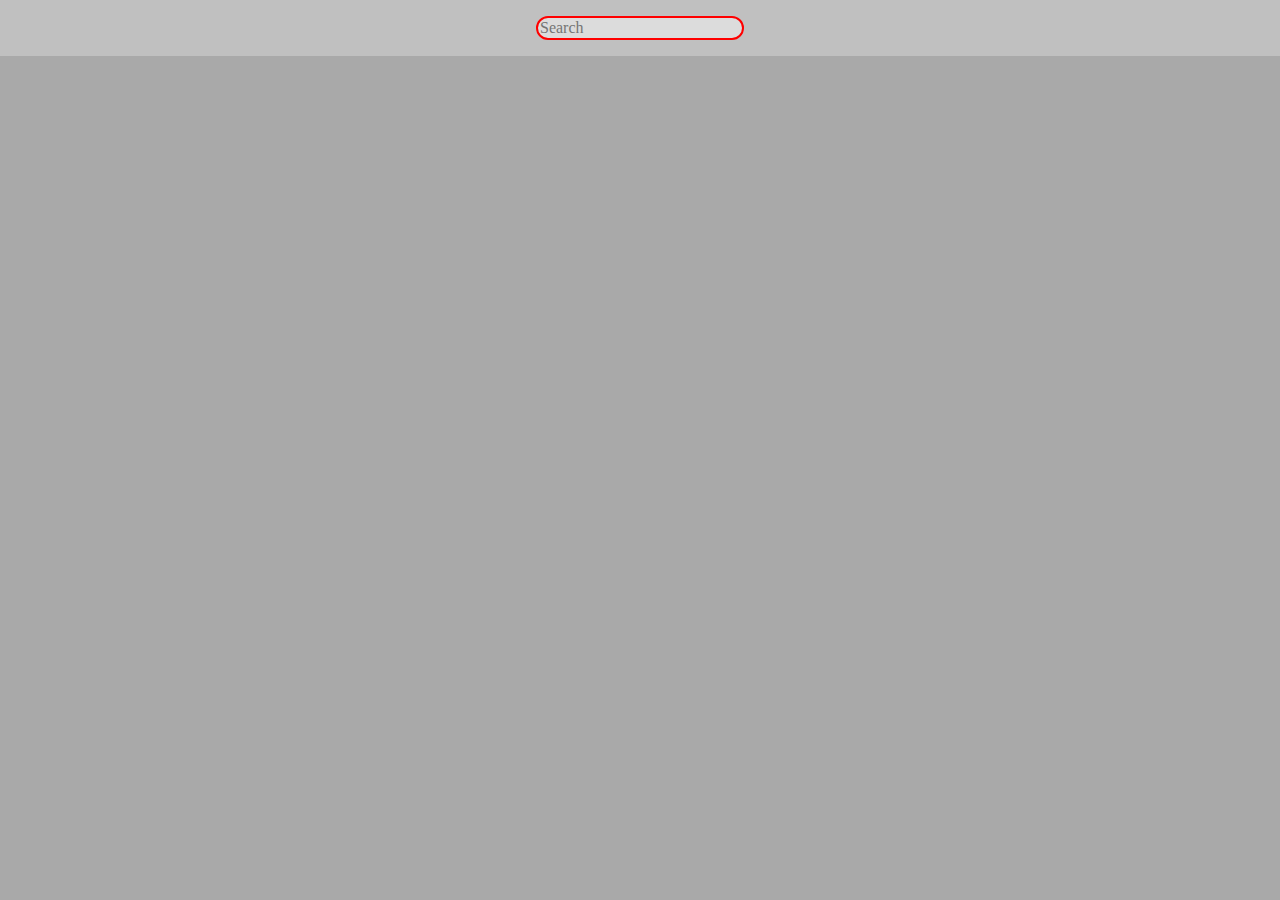
==== commit ae248627: "Add files via upload" ====
--- a/index.html
+++ b/index.html
@@ -1,294 +1,21 @@
 <!DOCTYPE html>
 <html lang="en">
-  <head>
-    <meta charset="UTF-8" />
-    <meta http-equiv="X-UA-Compatible" content="IE=edge" />
-    <meta name="viewport" content="width=device-width, initial-scale=1.0" />
-    <link rel="stylesheet" href="style.css" />
-    <link rel="icon" href="assets/img/favicon-1.png" type="image/x-icon" />
-    <link
-      href="https://fonts.googleapis.com/css2?family=Inter:wght@400;700&family=Merriweather:wght@700&family=Montserrat:ital,wght@0,300;0,400;0,600;0,700;1,200;1,300;1,400;1,600;1,700&family=Viaoda+Libre&display=swap"
-      rel="stylesheet"
-    />
-    <title>Portfolio</title>
-    <!--добавьте фавикон - любое изображение, конвертированное в формат .ico, подключите стили. -->
-  </head>
-  <body>
-    <header class="header">
-      <div class="container">
-        <div class="logo"></div>
+<head>
+	<meta charset="UTF-8">
+	<meta http-equiv="X-UA-Compatible" content="IE=edge">
+	<meta name="viewport" content="width=device-width, initial-scale=1.0">
+	<link rel="stylesheet" href="./style.css">
+	<title>movie-app</title>
+</head>
+<body>
+	<header>
+		<form id="form">
+			<input class="search" name="z" id="aaa" type="text" placeholder="Search">
+		</form>
 
-        <nav class="nav-wrap">
-          <ul class="nav-list">
-            <li class="nav-item"><a href="#skills" class="link" data-i18="skills">Skills</a></li>
-            <li class="nav-item">
-              <a href="#portfolio" class="link" data-i18="portfolio">Portfolio</a>
-            </li>
-            <li class="nav-item"><a href="#video" class="link" data-i18="video">Video</a></li>
-            <li class="nav-item"><a href="#price" class="link" data-i18="price">Price</a></li>
-            <li class="nav-item">
-              <a href="#contacts" class="link" data-i18="contacts">Contacts</a>
-            </li>
-          </ul>
-
-          <div class="switch-lng">
-            <img class="cursor lang en" src="./assets/svg/en.svg" alt="en" data-lang="en" />
-            <img class="center" src="./assets/svg/Untitled.svg" alt="untitled" />
-            <img
-              class="cursor lang ru cursor-right"
-              src="./assets/svg/ru.svg"
-              alt="ru"
-              data-lang="ru"
-            />
-          </div>
-          <div class="block-theme">
-            <!-- <img class="theme-icon" src="./assets/svg/black-theme.svg" alt="theme"> -->
-          </div>
-
-          <div class="burger">
-            <span></span>
-          </div>
-          <div class="menu">
-            <ul class="menu-list">
-              <li><a class="menu-list-link" href="#skills" data-i18="skills">Skills</a></li>
-              <li>
-                <a class="menu-list-link" href="#portfolio" data-i18="portfolio">Portfolio</a>
-              </li>
-              <li><a class="menu-list-link" href="#video" data-i18="video">Video</a></li>
-              <li><a class="menu-list-link" href="#price" data-i18="price">Price</a></li>
-              <li><a class="menu-list-link" href="#contacts" data-i18="contacts">Contacts</a></li>
-            </ul>
-          </div>
-        </nav>
-        <!-- ./nav-wrap -->
-      </div>
-      <!-- ./container -->
-    </header>
-    <!-- ./header -->
-
-    <main class="main">
-      <div class="container">
-        <section class="hero" id="hero">
-          <div class="hero__block">
-            <h1 class="hero-title" data-i18="hero-title">Alexa Rise</h1>
-            <p data-i18="hero-text">
-              Save sincere emotions, romantic feelings and happy moments of life together with
-              professional photographer Alexa Rise
-            </p>
-            <button class="btn gold" data-i18="hire">Hire me</button>
-          </div>
-        </section>
-        <!-- ./hero -->
-
-        <section class="skills black-theme" id="skills">
-          <h2 class="section-title" data-i18="skills">Skills</h2>
-
-          <div class="skills-items">
-            <div class="skills-item">
-              <div class="skills__icon">
-                <img src="assets/svg/camera.svg" alt="camera" />
-              </div>
-              <h3 class="skills__title" data-i18="skill-title-1">Digital photography</h3>
-              <div class="skills__text">
-                <p data-i18="skill-text-1" data-i18="skill-text-1">
-                  High-quality photos in the studio and on the nature
-                </p>
-              </div>
-            </div>
-
-            <div class="skills-item">
-              <div class="skills__icon">
-                <img src="assets/svg/video.svg" alt="video" />
-              </div>
-              <h3 class="skills__title" data-i18="skill-title-2">Video shooting</h3>
-              <div class="skills__text">
-                <p data-i18="skill-text-2">
-                  Capture your moments so that they always stay with you
-                </p>
-              </div>
-            </div>
-
-            <div class="skills-item">
-              <div class="skills__icon">
-                <img src="assets/svg/image.svg" alt="image" />
-              </div>
-              <h3 class="skills__title" data-i18="skill-title-3">Retouch</h3>
-              <div class="skills__text">
-                <p data-i18="skill-text-3">I strive to make photography surpass reality</p>
-              </div>
-            </div>
-
-            <div class="skills-item">
-              <div class="skills__icon">
-                <img src="assets/svg/mic.svg" alt="mic" />
-              </div>
-              <h3 class="skills__title" data-i18="skill-title-4">Audio</h3>
-              <div class="skills__text">
-                <p data-i18="skill-text-4">
-                  Professional sounds recording for video, advertising, portfolio
-                </p>
-              </div>
-            </div>
-          </div>
-        </section>
-        <!-- ./skills -->
-
-        <section class="portfolio black-theme" id="portfolio">
-          <h2 class="section-title" data-i18="portfolio">Portfolio</h2>
-          <div class="portfolio-btns">
-            <!-- <button class="portfolio-btn btn" data-season="all">All</button> -->
-            <button class="portfolio-btn btn winter-btn" data-season="winter" data-i18="winter">
-              Winter
-            </button>
-            <button class="portfolio-btn btn spring-btn" data-season="spring" data-i18="spring">
-              Spring
-            </button>
-            <button class="portfolio-btn btn summer-btn" data-season="summer" data-i18="summer">
-              Summer
-            </button>
-            <button class="portfolio-btn btn autumn-btn" data-season="autumn" data-i18="autumn">
-              Autumn
-            </button>
-          </div>
-          <div class="portfolio-items">
-            <img class="portfolio-image" src="./assets/img/winter/2.jpg" alt="w2" />
-            <img class="portfolio-image" src="./assets/img/summer/2.jpg" alt="sm2" />
-            <img class="portfolio-image" src="./assets/img/winter/1.jpg" alt="w1" />
-            <img class="portfolio-image" src="./assets/img/autumn/1.jpg" alt="au1" />
-            <img class="portfolio-image" src="./assets/img/summer/1.jpg" alt="sm1" />
-            <img class="portfolio-image" src="./assets/img/spring/1.jpg" alt="sp1" />
-          </div>
-        </section>
-        <!-- ./portfolio -->
-//*******************************************************************//
-        <section class="video black-theme" id="video">
-          <h2 class="section-title" data-i18="video">Video</h2>
-          <div class="wrapper__video">
-            <div class="player">
-              <div class="poster"></div>
-              <video class="viewer" src="./assets/video/video.mp4"></video>
-              <div class="play-btn"></div>                    
-              <div class="wrapper-controls">
-                <div class="play-icon play"></div>
-                <div class="play-icon stop" style="width:60px;height: 40px;"></div>
-                <div class="speed-block">
-                  <div class="speed-up">Fast</div>
-                  <div class="speed-normal">Normal</div>
-                  <div class="speed-down">Slow</div>
-                </div>
-                <!-- <div class='progress'></div> -->
-                <!-- <progress class='progress' max="100" value="0"></progress> -->
-                <input type="range" value="0" min="0" max="100" step="1" class="progress">               
-                <div class="counter-block">
-                  <p class='counter'>0:00</p>
-                </div>
-                <div class="play-icon volume-icon"></div>
-                <input type="range" class="volume"  value="35" min=0 max=100 step="1">
-              </div>
-              </div>
-            </div>  
-          </div>     
-        </section>
-        <!-- ./video -->
-//********************************************************************//
-        <section class="price black-theme" id="price">
-          <h2 class="section-title" data-i18="price">Price</h2>
-          <div class="price-items">
-            <div class="price-item">
-              <h3>Standard</h3>
-              <div class="price-block">500 $</div>
-              <div class="price-text">
-                <span data-i18="price-description-1-span-1">One location</span><br />
-                <span data-i18="price-description-1-span-2">120 photos in color</span><br />
-                <span data-i18="price-description-1-span-3">12 photos in retouch</span><br />
-                <span data-i18="price-description-1-span-4">Readiness 2-3 weeks</span><br />
-                <span data-i18="price-description-1-span-5">Make up, visage</span><br />
-              </div>
-              <button class="btn gold" data-i18="order">Order shooting</button>
-            </div>
-            <div class="price-item">
-              <h3>Premium</h3>
-              <div class="price-block">700 $</div>
-              <div class="price-text">
-                <span data-i18="price-description-2-span-1">One or two locations</span><br />
-                <span data-i18="price-description-2-span-2">200 photos in color</span><br />
-                <span data-i18="price-description-2-span-3">20 photos in retouch</span><br />
-                <span data-i18="price-description-2-span-4">Readiness 1-2 weeks</span><br />
-                <span data-i18="price-description-2-span-5">Make up, visage</span><br />
-              </div>
-              <button class="btn gold" data-i18="order">Order shooting</button>
-            </div>
-            <div class="price-item">
-              <h3>Gold</h3>
-              <div class="price-block">1000 $</div>
-              <div class="price-text">
-                <span data-i18="price-description-3-span-1">Three locations or more</span><br />
-                <span data-i18="price-description-3-span-2">300 photos in color</span><br />
-                <span data-i18="price-description-3-span-3">50 photos in retouch</span><br />
-                <span data-i18="priprice-description-3-span-4">Readiness 1 week</span><br />
-                <span data-i18="price-description-3-span-5">Make up, visage, hairstyle</span><br />
-              </div>
-              <button class="btn gold" data-i18="order">Order shooting</button>
-            </div>
-          </div>
-        </section>
-        <!-- ./price -->
-
-        <section class="contacts" id="contacts">
-          <form class="contacts-container" action="#">
-            <h2 data-i18="contact-me">Contact me</h2>
-            <input type="email" name="email" placeholder="E-mail" />
-            <input type="tel" name="tel" placeholder="Phone" />
-            <textarea rows="3" placeholder="Message"></textarea>
-            <button class="btn gold" data-i18="send-message">Send message</button>
-          </form>
-        </section>
-        <!-- ./contacts -->
-      </div>
-      <!-- ./container -->
-    </main>
-    <!-- ./main -->
-
-    <footer>
-      <div class="container">
-        <div class="footer-data">
-          <span>©</span>
-          <span>2022</span>
-          <a href="https://github.com/Nick-2805/rsschool-cv.git" class="link" target="_blank"
-            >github</a
-          >
-        </div>
-        <!-- ./footer-data -->
-
-        <a href="https://rs.school/js/" class="ft link" target="_blank">Rolling Scopes School</a>
-
-        <ul class="social-list">
-          <li>
-            <a href="#" class="social-icon" target="_blank">
-              <img src="assets/svg/footer-inst.svg" alt="inst" />
-            </a>
-          </li>
-          <li>
-            <a href="#" class="social-icon" target="_blank">
-              <img src="assets/svg/footer-fb.svg" alt="fb" />
-            </a>
-          </li>
-          <li>
-            <a href="#" class="social-icon" target="_blank">
-              <img src="assets/svg/footer-tw.svg" alt="tw" />
-            </a>
-          </li>
-          <li>
-            <a href="#" class="social-icon" target="_blank">
-              <img src="assets/svg/footer-pinterest.svg" alt="pinterest" />
-            </a>
-          </li>
-        </ul>
-      </div>
-      <!-- ./container -->
-    </footer>
-    <!-- ./footer -->
-
-    <script type="module" src="index.js"></script>
-  </body>
-</html>
+	</header>
+	<main class="main">
+	</main>
+	<script src="./index.js" ></script>
+</body>
+</html>--- a/style.css
+++ b/style.css
@@ -1,1048 +1,69 @@
-html {
-  scroll-behavior: smooth;
+body {
+  background-color: darkgray;
+  font-family: Verdana, Geneva, Tahoma, sans-serif;
+  margin: 0;
 }
-:root {
-  /* --Bg-dark: #000000; */
-  --Gold: #bdae82;
-  --White: #ffffff;
-  --hover: invert(26%) sepia(15%) saturate(638%) hue-rotate(7deg) brightness(92%) contrast(87%);
-
-  --brg-color: #fff;
-  --body-color: #000;
-  --text-color: #fff;
-  --hover-color: #fff;
-  --gold-text: #bdae82;
+header {
+  padding: 16px;
+  display: flex;
+  justify-content: center;
+  background-color: silver;
 }
-body {
-  background-color: #000000;
-
-  font-family: 'Inter', sans-serif;
+.search {
+  background-color: gainsboro;
+  border: 2px solid red;
+  border-radius: 50px;
+  font-family: Cambria, Cochin, Georgia, Times, 'Times New Roman', serif;
+  font-size: 16px;
+  color: black;
+}
+.search:focus {
+  outline: none;
+  background-color: darkgray;
+}
+.main {
+  display: flex;
+  flex-wrap: wrap;
+  justify-content: center;
 }
 
-.block-theme {
-  /* margin-left: 29px; */
-  margin-bottom: 5px;
-  cursor: pointer;
-  width: 40px;
-  height: 40px;
-  background-image: url('./assets/svg/black-theme.svg');
+.movie {
+  width: 300px;
+  /* height: 300px; */
+  margin: 16px;
+  background-color: silver;
+  position: relative;
+  overflow: hidden;
+  border-radius: 10px;
 }
-.black-theme {
-  background-color: var(--body-color);
-  color: var(--text-color);
+.movie img {
+  width: 100%;
+  /* height: 100%; */
 }
-.light {
-  background-image: url('./assets/svg/light-theme.svg');
+.movie-info {
+  padding: 8px 16px 16px;
+  display: flex;
+  flex-direction: row;
+  align-items: center;
+  justify-content: space-between;
+  letter-spacing: 0.5px;
 }
-.light-theme {
-  background-color: var(--body-color) !important;
-  /* color: var(--body-color) !important; */
+.movie-info span {
+  padding: 4px 8px;
+  background-color: sienna;
 }
-.light-brg-icon {
-}
-
-.light-theme:hover {
-  color: #000;
-}
-
-* {
-  margin: 0;
-  padding: 0;
-  box-sizing: border-box;
-}
-.container {
-  max-width: 1440px;
-  width: 100%;
-  margin: 0 auto;
-  /* padding: 0 20px; */
-}
-@media (max-width: 769px) {
-  .block-theme {
-    margin-right: 28px;
-  }
-}
-
-/* Btns */
-
-.btn {
-  width: 219px;
-  height: 55px;
-  font-family: Inter;
-  font-size: 20px;
-  line-height: 40px;
-  border: 2px solid var(--Gold);
-  background-color: inherit;
-  color: var(--gold-text);
-  cursor: pointer;
-  transition: 0.5s;
-}
-.btn:hover {
-  color: var(--hover-color);
-  background-color: var(--Bg-dark);
-}
-.gold {
-  padding-top: 2px;
-  color: #000000;
-  border: 0;
-  background-color: var(--Gold);
-  transition: 0.5s;
-}
-.gold:hover {
-  border: 2px solid var(--Gold);
-  background-color: var(--Gold);
-  color: var(--White);
-}
-@media (max-width: 321px) {
-  .btn {
-    width: 125px;
-    height: 40px;
-    font-size: 16px;
-    line-height: 32px;
-  }
-}
-
-/* Section */
-
-section {
-  padding-top: 100px;
-  height: auto;
-}
-.section-title {
-  margin: 0 auto 60px;
-  width: 700px;
-  height: 80px;
-  overflow: hidden;
-  font-family: Merriweather;
-  font-weight: bold;
-  font-size: 40px;
-  line-height: 80px;
-  text-align: center;
-  color: var(--gold-text);
-}
-.section-title:before,
-.section-title:after {
-  margin: 0px 20px 6px 20px;
-  content: '';
-  display: inline-block;
-  height: 2px;
-  vertical-align: middle;
-  box-sizing: border-box;
-  width: 100%;
-  background-color: var(--gold-text);
-}
-.section-title:before {
-  margin-left: -100%;
-}
-.section-title:after {
-  margin-right: -100%;
-}
-
-@media (max-width: 769px) {
-  section {
-    /* padding: 0; */
-    padding-top: 78px;
-  }
-  .section-title {
-    width: 364px;
-    margin-top: 23px;
-    margin-bottom: 25px;
-    padding: 0;
-    font-size: 32px;
-    line-height: 40px;
-  }
-}
-@media (max-width: 376px) {
-  .section-title {
-    width: 255px;
-    margin-bottom: 15px;
-    font-size: 32px;
-    line-height: 36px;
-  }
-}
-/* Header */
-
-.header .container {
-  padding: 0 20px;
-  height: 90px;
-  display: flex;
-  justify-content: space-between;
-  align-items: center;
-  background: url('./assets/img/header-bg.jpg');
-  background-repeat: no-repeat;
-  background-position: center 0;
-}
-.logo {
-  width: 50px;
-  height: 50px;
-  background-image: url('assets/svg/logo.svg');
-  background-size: contain;
-  background-repeat: no-repeat;
-  transition: 0.5s;
-}
-
-.logo:hover {
-  filter: var(--hover);
-}
-.nav-wrap {
-  position: relative;
-  display: flex;
-  align-items: center;
-  flex-direction: row;
-  flex-wrap: nowrap;
-  align-content: center;
-  justify-content: flex-end;
-  margin-right: 5px;
-}
-
-.nav-list {
-  width: 438px;
-  /* min-width: 500px; */
-  margin-right: 31px;
-  /* padding-left: 31px; */
-  list-style: none;
-  display: flex;
-  justify-content: space-between;
-  align-items: center;
-  flex-direction: row;
-  flex-wrap: nowrap;
-  align-content: center;
-}
-.nav-list li {
-  /* display: inline-block; */
-}
-.link {
-  /* display: inline-block; */
-  font-weight: 400;
-  font-style: normal;
-  font-size: 20px;
-  line-height: 50px;
-  text-decoration: none;
-  color: var(--White);
-  transition: 0.5s;
-}
-.link:hover {
-  color: var(--Gold);
-}
-.nav-item {
-  /* margin-right: 30px; */
-}
-.switch-lng {
-  width: 70px;
-  align-items: center;
-  display: flex;
-  justify-content: space-between;
-  flex-direction: row;
-  flex-wrap: nowrap;
-  align-content: center;
-  margin-right: 30px;
-}
-.cursor {
-  cursor: pointer;
-}
-@media (max-width: 769px) {
-  .center {
-    margin-left: 10px;
-  }
-}
-
-/* BurgerMenu */
-
-.burger {
-  display: none;
-  position: absolute;
-  top: -3px;
-  right: -52px;
-  width: 50px;
-  height: 50px;
-  z-index: 2;
-  cursor: pointer;
-}
-.burger span,
-.burger span:before,
-.burger span:after {
-  width: 50px;
-  position: absolute;
-  height: 4px;
-  background: var(--White);
-  display: block;
-  transition: 0.3s;
-}
-.burger span:before {
-  content: '';
-  top: -12px;
-  transition: top 300ms 300ms, transform 300ms cubic-bezier(0.23, 1, 0.32, 1);
-}
-.burger span {
-  /* top: 20px; */
-  top: 24px;
-  right: -5px;
-}
-.burger span:after {
-  content: '';
-  bottom: -12px;
-  transition: bottom 300ms 300ms, transform 300ms cubic-bezier(0.23, 1, 0.32, 1);
-}
-.burger span.active:before {
-  background-color: var(--brg-color);
-  content: '';
-  top: 0px;
-  transform: rotate(45deg);
-  transition: top 300ms, transform 300ms 300ms cubic-bezier(0.68, -0.55, 0.265, 1.55);
-}
-.burger span.active:after {
-  background-color: var(--brg-color);
-
-  content: '';
-  bottom: 0;
-  transform: rotate(-45deg);
-  transition: bottom 300ms, transform 300ms 300ms cubic-bezier(0.68, -0.55, 0.265, 1.55);
-}
-.burger span.active {
-  background: rgba(255, 255, 255, 0);
-}
-
-.menu {
-  width: 80.7%;
-  height: 100%;
-  background: var(--body-color);
-  padding-top: 17.8%;
-  padding-left: 16.5%;
-  position: fixed;
-  right: -80.7%;
-  transition: right 500ms cubic-bezier(0.68, -0.55, 0.265, 1.55);
-}
-.menu.animate {
-  top: 0;
-  right: 0;
-}
-.animate {
-  display: block;
-}
-
-.menu-list li {
-  margin-bottom: 3%;
-  list-style: none;
-}
-.menu-list li a {
-  color: var(--text-color);
-  font-family: Inter;
-  font-size: 35px;
-  line-height: 73px;
-  text-decoration: none;
-}
-.menu-list-link {
-  display: block;
-}
-@media (max-width: 769px) {
-  .header .container {
-    background: url('./assets/img/bg-tablet.jpg');
-    background-position: center 0;
-  }
-  .logo {
-    margin-left: 40px;
-  }
-  .nav-wrap {
-    margin-right: 101px;
-    /* margin-right: 6%; */
-  }
-  .nav-list {
-    display: none;
-  }
-  .center-cursor {
-    margin: 0 10px;
-  }
-  .cursor-right {
-    margin-left: 10px;
-  }
-  .burger {
-    display: block;
-  }
-  .switch-lng {
-    /* margin-right: 88px; */
-  }
-}
-
-@media (max-width: 376px) {
-  .header .container {
-    height: 60px;
-  }
-  .logo {
-    margin: 0;
-    width: 35px;
-    height: 35px;
-  }
-  .nav-wrap {
-    margin: 0;
-  }
-  .switch-lng {
-    margin-right: 140px;
-  }
-  .menu {
-    width: 40px;
-    height: 38px;
-  }
-}
-@media (max-width: 320px) {
-  .switch-lng {
-    margin-right: 140px;
-  }
-}
-
-/* Hero */
-
-.hero {
-  /* margin: 0 -20px; */
-  height: 820px;
-  background: url('./assets/img/header-bg.jpg');
-  background-repeat: no-repeat;
-  background-position: center -90px;
-  color: var(--White);
-}
-.hero__block {
-  margin-top: 60px;
-  margin-left: 80px;
-  display: flex;
-  max-width: 500px;
-  flex-direction: row;
-  flex-wrap: wrap;
-}
-.hero-title {
-  margin-bottom: 11px;
-  font-family: Merriweather;
-  font-weight: bold;
-  font-size: 60px;
-  line-height: 120px;
-}
-.hero__block p {
-  margin-bottom: 24px;
-  width: 470px;
-  font-size: 20px;
-  line-height: 40px;
-}
-@media (max-width: 769px) {
-  .hero {
-    background: url('./assets/img/bg-tablet.jpg');
-    height: 500px;
-    background-repeat: no-repeat;
-    background-position: center -90px;
-  }
-  .hero__block {
-    margin: 0;
-    margin-left: 60px;
-  }
-  .hero-title {
-    margin-bottom: 21px;
-    font-size: 32px;
-    line-height: 64px;
-    letter-spacing: -0.2px;
-  }
-  .hero__block p {
-    margin-bottom: 59px;
-    width: 390px;
-    line-height: 24px;
-  }
-}
-@media (max-width: 376px) {
-  .hero {
-    display: flex;
-    height: 530px;
-    background-position: 75% -60px;
-    align-items: flex-end;
-    flex-wrap: wrap;
-  }
-  .hero__block {
-    margin-left: 20px;
-  }
-  .hero-title {
-    margin-bottom: 5px;
-    font-size: 26px;
-    line-height: 54px;
-  }
-  .hero__block p {
-    margin-bottom: 24px;
-    width: 230px;
-    font-size: 16px;
-    line-height: 24px;
-  }
-}
-/* Skills */
-
-.skills-items {
-  margin: 0px 20px;
-
-  display: flex;
-  justify-content: space-between;
-  align-items: flex-start;
-  height: 242px;
-}
-.skills-item {
-  padding: 0 20px;
-  max-width: 320px;
-  height: 240px;
-  text-align: center;
-}
-.skills-item:last-child {
-  margin-right: 0;
-}
-.skills__icon {
-  margin-bottom: 50px;
-}
-.skills__title {
-  padding-bottom: 5px;
-  font-weight: bold;
-  font-size: 20px;
-  line-height: 33px;
-}
-.skills__text {
-  margin: 19px 0 10px;
-  font-size: 18px;
-  line-height: 36px;
-}
-
-@media (max-width: 769px) {
-  .skills {
-    height: 690px;
-  }
-
-  .skills-items {
-    padding-right: 4px;
-    margin: 0px 50px;
-    display: flex;
-    flex-wrap: wrap;
-    align-items: flex-start;
-    flex-direction: row;
-  }
-  .skills-item {
-    width: 50%;
-    display: flex;
-    margin-bottom: 20px;
-    flex-direction: column;
-    align-items: center;
-  }
-  .skills__icon {
-    margin-bottom: 26px;
-  }
-
-  .skills__title {
-    padding: 0;
-    letter-spacing: 0.6px;
-    line-height: 40px;
-    font-size: 19px;
-  }
-  .skills__text {
-    text-align: center;
-    line-height: 22px;
-    font-size: 18px;
-    margin-top: 20px;
-  }
-}
-@media (max-width: 376px) {
-  .skills {
-    height: 415px;
-    margin-bottom: 300px;
-  }
-  .skills-item {
-    margin-bottom: 100px;
-  }
-  .skills__icon {
-    margin-bottom: 13px;
-  }
-  .skills__icon img {
-    width: 50%;
-  }
-}
-/* Portfolio */
-
-.portfolio-btns {
-  display: flex;
-  justify-content: center;
-  align-items: center;
-}
-.portfolio-btns .btn {
-  margin: 1px 3px -1px;
-}
-.portfolio-items {
-  margin: 36px 20px 20px;
-  display: flex;
-  justify-content: space-between;
-  flex-direction: row;
-  flex-wrap: wrap;
-  align-items: center;
-}
-.portfolio-items img {
-  margin-top: 25px;
-}
-.hidden {
-  display: none;
-}
-@media (max-width: 1440px) {
-  .portfolio-items {
-    justify-content: space-evenly;
-  }
-}
-@media (max-width: 769px) {
-  .portfolio {
-    padding-top: 117px;
-
-    /* margin-top: -1px;
-    margin-bottom: 47px; */
-  }
-  .portfolio-btns {
-    margin: 28px 50px 0;
-    /* margin: 29px auto 0; */
-    flex-wrap: wrap;
-  }
-  .portfolio-btns .btn {
-    margin-bottom: 4px;
-  }
-  .portfolio-items {
-    display: block;
-    margin: 31px auto 0;
-    width: min-content;
-  }
-  .portfolio-items img {
-    margin-bottom: -4px;
-  }
-}
-@media (max-width: 487px) {
-  .portfolio-items img {
-    width: 335px;
-  }
-}
-@media (max-width: 376px) {
-  .portfolio-btns {
-    margin: 0;
-  }
-  .portfolio-items {
-    margin: 0;
-  }
-  .portfolio-items img {
-    width: 277px;
-  }
-}
-/* ******************************************************************* */
-/* Video */
-.wrapper__video {
-  width: 100%;
-  /* margin: 0 auto; */
-  padding: 0 20px;
-}
-.player {
-  position: relative;
-  display: flex;
-  flex-direction: column;
-  justify-content: center;
-  align-items: center;
-  width: 100%;
-  max-width: 1400px;
-  height: calc(46% + 60px);
-  max-height: 705px;
-}
-.poster {
+.overview {
+  background-color: #fff;
+  padding: 2rem;
   position: absolute;
   left: 0;
+  bottom: 0;
   right: 0;
-  top: 0;
-  bottom: 0;
-  z-index: 4;
-  background-image: url(./assets/img/video-player.jpg);
-  background-size: cover;
-  background-repeat: no-repeat;
-  background-position: center center;
-  cursor: pointer;
-  transition: 1s;
+  max-height: 100%;
+  transform: translateY(100%);
+  overflow-y: auto;
+  transition: transform 0.5s ease-in;
 }
-.play-btn {
-  position: absolute;
-  width: 150px;
-  height: 150px;
-  z-index: 3;
-  background-image: url(./assets/svg/svg_video/play-btn.svg);
-  background-size: contain;
-  background-repeat: no-repeat;
-  background-position: center center;
-  cursor: pointer;
-  transition: 1s;
+.movie:hover .overview {
+  transform: translateY(0);
 }
-.viewer {
-  width: calc(100% + 2px);
-  height: auto;
-  border: 1px solid #bdae82;
-  border-bottom: 0;
-}
-.wrapper-controls {
-  display: flex;
-  justify-content: space-around;
-  align-items: center;
-  width: calc(100% + 2px);
-  height: 60px;
-  padding: 0 20px;
-  background-color: #000000;
-  border: 1px solid #bdae82;
-  border-top: 0;
-}
-.wrapper-controls input {
-  margin: 0;
-}
-
-.play {
-  background-image: url(./assets/svg/svg_video/play.svg);
-}
-.pause {
-  background-image: url(./assets/svg/svg_video/pause.svg);
-}
-.stop {
-  margin: 0 -20px;
-  background-image: url(./assets/svg/svg_video/stop.png);
-}
-.volume-icon {
-  background-image: url(./assets/svg/svg_video/volume.svg);
-}
-.mute-icon {
-  background-image: url(./assets/svg/svg_video/mute.svg);
-}
-.play-icon {
-  width: 40px;
-  height: 32px;
-  background-size: contain;
-  background-position: center center;
-  background-repeat: no-repeat;
-  cursor: pointer;
-  transition: 0.3s;
-}
-.play-icon:hover,
-.play-icon:active {
-  filter: invert(26%) sepia(15%) saturate(638%) hue-rotate(7deg) brightness(92%) contrast(87%);
-}
-.speed-block {
-  display: flex;
-  flex-direction: column;
-  align-items: center;
-}
-.speed-up,
-.speed-down,
-.speed-normal {
-  color: #b3b3b3;
-  font-style: italic;
-  cursor: pointer;
-}
-.progress {
-  height: 10px;
-  width: calc(65% - 150px);
-  background: linear-gradient(
-    to right,
-    rgb(189, 174, 130) 0%,
-    rgb(189, 174, 130) 0%,
-    rgb(200, 200, 200) 0%,
-    rgb(200, 200, 200) 100%
-  );
-}
-.counter-block {
-  width: 45px;
-}
-/* .counter {
-  margin: 0 auto;
-} */
-.volume {
-  padding: 0;
-  width: calc(25% - 45px);
-  background: linear-gradient(
-    to right,
-    rgb(189, 174, 130) 0%,
-    rgb(189, 174, 130) 35%,
-    rgb(200, 200, 200) 35%,
-    rgb(200, 200, 200) 100%
-  );
-}
-.progress,
-.volume {
-  padding: 0;
-  height: 10px;
-  /* background: linear-gradient(to right, #bdae82 0%, #bdae82 0%, #c8c8c8 0%, #c8c8c8 100%); */
-  cursor: pointer;
-  outline: none;
-  transition: background 450ms ease-in;
-  -webkit-appearance: none;
-}
-.progress::-webkit-slider-thumb,
-.volume::-webkit-slider-thumb {
-  width: 20px;
-  height: 20px;
-  border-radius: 50%;
-  -webkit-appearance: none;
-  cursor: ew-resize;
-  background: white;
-}
-
-/* ******************************************************************* */
-/* Price */
-.price {
-  padding-bottom: 100px;
-}
-
-.price-items {
-  margin: 0 20px;
-
-  padding-top: 1px;
-  display: flex;
-  justify-content: space-between;
-  align-items: center;
-}
-.price-item {
-  width: 450px;
-  height: 505px;
-  font-family: Merriweather;
-  text-align: center;
-  font-weight: bold;
-  /* color: var(--text-color); */
-  border: 3px solid var(--Gold);
-  border-radius: 0px;
-}
-.price-item h3 {
-  margin-top: 40px;
-  font-size: 28px;
-  line-height: 56px;
-}
-.price-block {
-  margin-top: 20px;
-  font-size: 24px;
-  line-height: 48px;
-  color: var(--Gold);
-}
-.price-text {
-  margin: 19px 0 40px;
-  font-family: Inter;
-  font-weight: normal;
-  font-size: 18px;
-  line-height: 36px;
-}
-@media (max-width: 769px) {
-  .price {
-    padding-top: 70px;
-    padding-bottom: 0;
-  }
-  .price-items {
-    padding-top: 4px;
-    padding-bottom: 30px;
-    flex-wrap: wrap;
-    justify-content: center;
-  }
-  .price-item {
-    width: 420px;
-    margin-bottom: 50px;
-  }
-  .price-item h3 {
-    margin-top: 42px;
-  }
-  .price-text {
-    margin-bottom: 40px;
-  }
-}
-
-/* Contacts */
-
-.contacts {
-  display: flex;
-  justify-content: flex-end;
-  align-items: flex-start;
-
-  height: 700px;
-  /* min-height: 400px; */
-  background-image: url('assets/img/contacts.jpg');
-  background-repeat: no-repeat;
-  background-size: contain;
-}
-.contacts-container {
-  display: flex;
-  margin-top: -41px;
-  margin-right: 20px;
-  max-width: 450px;
-  width: 32%;
-  color: var(--Gold);
-  flex-wrap: wrap;
-}
-
-.contacts-container h2 {
-  margin-bottom: 40px;
-  font-family: Merriweather;
-  font-size: 40px;
-  line-height: 80px;
-}
-input,
-textarea {
-  width: 100%;
-  border: 2px solid var(--Gold);
-  background-color: rgba(0, 0, 0, 0.5);
-  padding-top: 2px;
-  padding-left: 18px;
-  font-family: Inter;
-  font-size: 20px;
-  line-height: 42px;
-  color: var(--Gold);
-}
-input {
-  margin-bottom: 20px;
-  height: 50px;
-}
-textarea {
-  margin-bottom: 30px;
-  height: 100px;
-  resize: none;
-}
-::placeholder {
-  color: var(--Gold);
-}
-@media (max-width: 769px) {
-  .contacts {
-    /* margin-top: 30px; */
-    height: 602px;
-    background-position: 49% -3px;
-    background-size: cover;
-  }
-  .contacts-container {
-    margin: 0 auto;
-    margin-top: -90px;
-    width: 100%;
-    justify-content: center;
-  }
-  .contacts-container h2 {
-    margin-top: 72px;
-    margin-bottom: 40px;
-    font-size: 32px;
-    line-height: 64px;
-  }
-
-  textarea {
-    margin-bottom: 30px;
-  }
-}
-@media (max-width: 376px) {
-  .contacts {
-    margin-top: 30px;
-    height: 600px;
-    background-position: -276px center;
-    background-size: cover;
-  }
-  .contacts-container {
-    width: 65%;
-    text-align: center;
-  }
-  .contacts-container h2 {
-    margin-top: 50px;
-    margin-bottom: 15px;
-    font-size: 30px;
-    line-height: 59px;
-  }
-  input {
-    margin-bottom: 15px;
-  }
-  textarea {
-    margin-bottom: 15px;
-  }
-}
-
-/* Footer */
-
-footer {
-  /* margin: 50px 0; */
-  margin: 50px 0;
-
-  font-family: Inter;
-  font-style: normal;
-  font-weight: normal;
-  font-size: 20px;
-  line-height: 50px;
-  color: var(--White);
-}
-footer .container {
-  /* display: flex;
-  height: 50px;
-  align-content: center;
-  justify-content: space-between;
-  align-items: center; */
-
-  padding: 0 20px;
-  display: flex;
-  align-content: center;
-  align-items: center;
-  justify-content: space-between;
-  flex-direction: row;
-  flex-wrap: nowrap;
-}
-
-.footer-data {
-  padding-right: 14px;
-  display: flex;
-  width: 182px;
-  justify-content: space-between;
-  align-items: center;
-}
-.ft {
-  padding-left: 5px;
-}
-.social-list {
-  display: flex;
-  justify-content: space-between;
-  align-items: center;
-  width: 184px;
-  height: 50px;
-  list-style: none;
-  align-content: center;
-}
-
-.social-icon img {
-  display: block;
-  /* margin-left: auto;
-  margin-right: auto; */
-}
-.social-icon {
-  transition: 0.5s;
-}
-.social-icon :hover {
-  filter: var(--hover);
-}
-@media (max-width: 1300px) {
-  .contacts {
-    height: 560px;
-  }
-}
-@media (max-width: 1100px) {
-  .contacts {
-    height: 490px;
-  }
-  .contacts-container h2 {
-    margin-bottom: 0;
-    font-size: 34px;
-    line-height: 60px;
-  }
-  input {
-    margin-bottom: 10px;
-    height: 40px;
-    font-size: 18px;
-  }
-  textarea {
-    font-size: 18px;
-  }
-}
-@media (max-width: 769px) {
-  footer {
-    margin: 0;
-  }
-  footer .container {
-    margin: 14px auto 28px;
-    height: auto;
-    flex-direction: column;
-  }
-  .footer-data {
-    margin-left: 10px;
-    margin-bottom: -11px;
-  }
-  .footer-data a {
-    margin-left: 4px;
-    margin-right: -3px;
-  }
-  .ft {
-    margin-left: -6px;
-    margin-bottom: 6px;
-  }
-}
